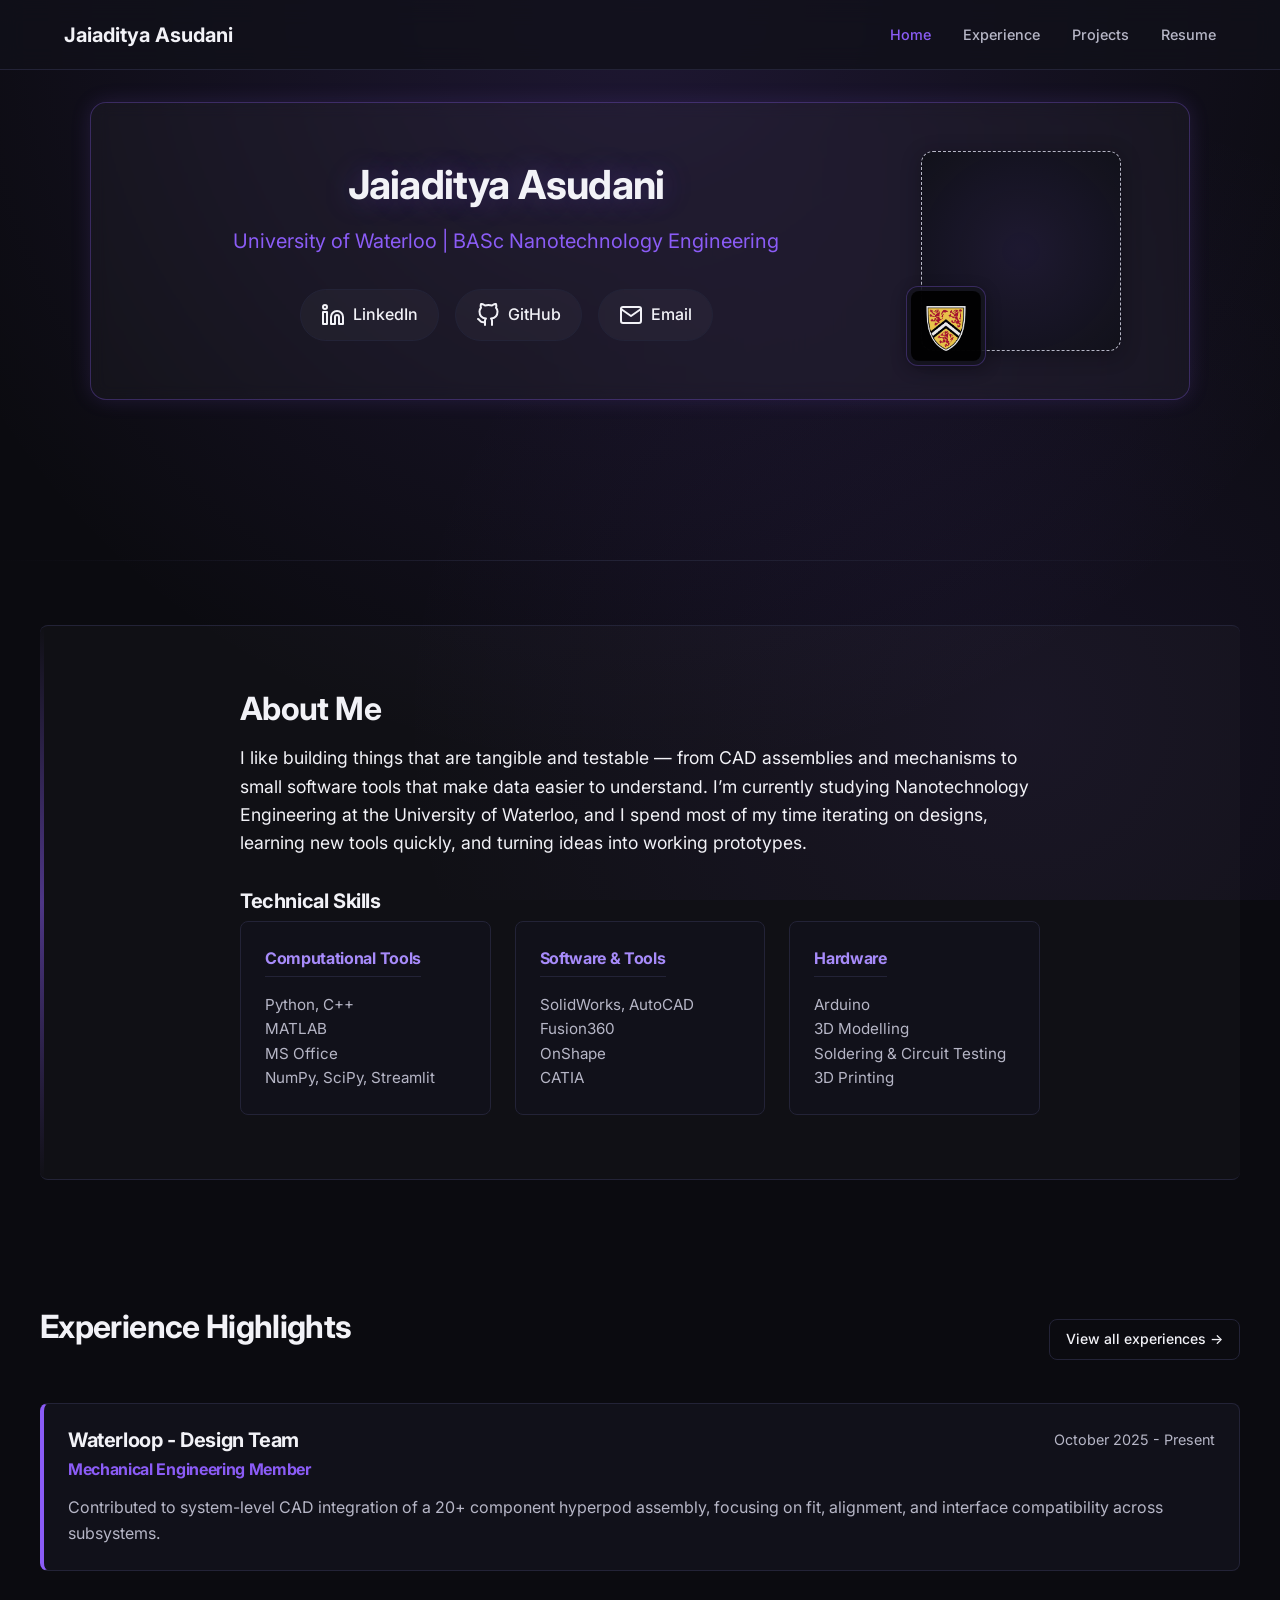
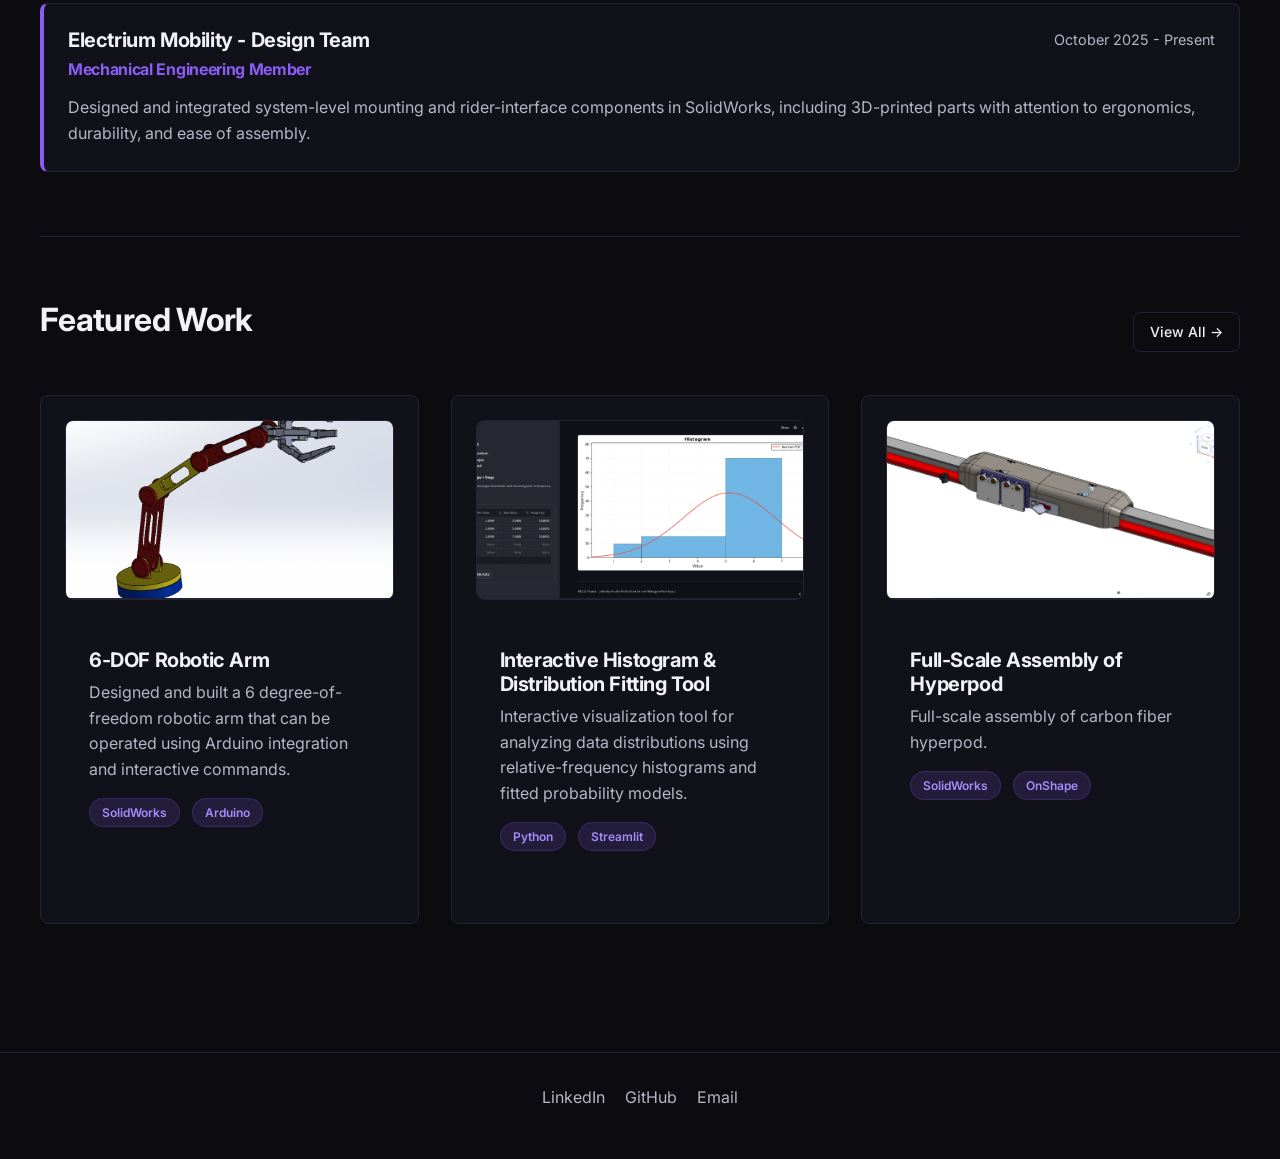
==== index.html @ c0c9c26f "Add files via upload" ====
<!DOCTYPE html>
<html lang="en">

<head>
    <meta charset="UTF-8">
    <meta name="viewport" content="width=device-width, initial-scale=1.0">
    <title>Jaiaditya Asudani | Engineering Portfolio</title>
    <meta name="description"
        content="Engineering portfolio of Jaiaditya Asudani. Specialized in Mechanical Design, Embedded Systems, and Software.">

    <!-- Relative Path to CSS -->
    <link rel="stylesheet" href="assets/styles.css">

    <link rel="icon" href="assets/favicon.svg" type="image/svg+xml">
    <!-- <link rel="icon" href="assets/favicon.png" type="image/png"> Optional fallback -->

    <!-- Open Graph -->
    <meta property="og:title" content="Jaiaditya Asudani Portfolio">
    <meta property="og:description" content="Nanotechnology Engineering Student">
    <meta property="og:url" content="https://jaiaditya-asudani.github.io/portfolio/">
</head>

<body>

    <!-- Navigation -->
    <nav class="navbar">
        <div class="container nav-content">
            <a href="index.html" class="logo">Jaiaditya Asudani</a>
            <button class="mobile-toggle" aria-label="Toggle Menu">☰</button>
            <div class="nav-links">
                <a href="index.html" class="active">Home</a>
                <a href="experiences.html">Experience</a>
                <a href="projects.html">Projects</a>
                <a href="resume.html">Resume</a>
            </div>
        </div>
    </nav>

    <main>
        <!-- Hero Section -->
        <section class="hero container">
            <!-- Glass Card Wrapper -->
            <div class="hero-glass-card">
                <div class="hero-content-wrapper">
                    <div class="hero-text">
                        <h1>Jaiaditya Asudani</h1>
                        <p class="hero-tagline" style="color: var(--primary);">University of Waterloo | BASc
                            Nanotechnology
                            Engineering</p>

                        <!-- Social Buttons (Icon + Text) -->
                        <div class="social-buttons-container">
                            <a href="https://www.linkedin.com/in/jaiaditya-asudani-71a158325" class="social-btn"
                                aria-label="LinkedIn">
                                <svg xmlns="http://www.w3.org/2000/svg" width="24" height="24" viewBox="0 0 24 24"
                                    fill="none" stroke="currentColor" stroke-width="2" stroke-linecap="round"
                                    stroke-linejoin="round">
                                    <path
                                        d="M16 8a6 6 0 0 1 6 6v7h-4v-7a2 2 0 0 0-2-2 2 2 0 0 0-2 2v7h-4v-7a6 6 0 0 1 6-6z">
                                    </path>
                                    <rect x="2" y="9" width="4" height="12"></rect>
                                    <circle cx="4" cy="4" r="2"></circle>
                                </svg>
                                <span>LinkedIn</span>
                            </a>
                            <a href="https://github.com/Jai2379" class="social-btn" aria-label="GitHub">
                                <svg xmlns="http://www.w3.org/2000/svg" width="24" height="24" viewBox="0 0 24 24"
                                    fill="none" stroke="currentColor" stroke-width="2" stroke-linecap="round"
                                    stroke-linejoin="round">
                                    <path
                                        d="M9 19c-5 1.5-5-2.5-7-3m14 6v-3.87a3.37 3.37 0 0 0-.94-2.61c3.14-.35 6.44-1.54 6.44-7A5.44 5.44 0 0 0 20 4.77 5.07 5.07 0 0 0 19.91 1S18.73.65 16 2.48a13.38 13.38 0 0 0-7 0C6.27.65 5.09 1 5.09 1A5.07 5.07 0 0 0 5 4.77a5.44 5.44 0 0 0-1.5 3.78c0 5.42 3.3 6.61 6.44 7A3.37 3.37 0 0 0 9 18.13V22">
                                    </path>
                                </svg>
                                <span>GitHub</span>
                            </a>
                            <a href="mailto:jaiaditya2508@gmail.com" class="social-btn" aria-label="Email">
                                <svg xmlns="http://www.w3.org/2000/svg" width="24" height="24" viewBox="0 0 24 24"
                                    fill="none" stroke="currentColor" stroke-width="2" stroke-linecap="round"
                                    stroke-linejoin="round">
                                    <path
                                        d="M4 4h16c1.1 0 2 .9 2 2v12c0 1.1-.9 2-2 2H4c-1.1 0-2-.9-2-2V6c0-1.1.9-2 2-2z">
                                    </path>
                                    <polyline points="22,6 12,13 2,6"></polyline>
                                </svg>
                                <span>Email</span>
                            </a>
                        </div>
                    </div>
                    <div class="hero-image" style="position: relative; display: inline-block;">
                        <!-- Photo placeholder container as requested -->
                        <div class="image-placeholder-fallback">
                            <img src="assets/profile-placeholder.png" alt="Jaiaditya Asudani" class="profile-photo"
                                onerror="this.style.display='none';">
                        </div>

                        <!-- UW Badge Overlay -->
                        <div style="position: absolute; bottom: -15px; left: -15px; width: 80px; height: 80px; 
                                    background: rgba(20, 20, 30, 0.9); border: 1px solid var(--border-glow); 
                                    border-radius: 12px; padding: 4px; box-shadow: 0 4px 15px rgba(0,0,0,0.3);
                                    display: flex; align-items: center; justify-content: center; z-index: 10;">
                            <img src="assets/projects/uw.jpg" alt="University of Waterloo"
                                style="width: 100%; height: 100%; object-fit: cover; border-radius: 8px; opacity: 0.9;">
                        </div>
                    </div>
                </div>
            </div>
        </section>

        <!-- Divider -->
        <hr class="section-divider">

        <!-- About Section (Surface) -->
        <section class="section-surface container"
            style="padding: 4rem 1.5rem; margin-bottom: 4rem; border-radius: var(--radius);">
            <div style="max-width: 800px; margin: 0 auto;">
                <h2 style="margin-bottom: 1rem;">About Me</h2>
                <p style="margin-bottom: 2rem; font-size: 1.1rem; color: var(--text-main);">
                    I like building things that are tangible and testable — from CAD assemblies and mechanisms to small
                    software tools that make data easier to understand. I’m currently studying Nanotechnology
                    Engineering at the University of Waterloo, and I spend most of my time iterating on designs,
                    learning new tools quickly, and turning ideas into working prototypes.
                </p>

                <h3>Technical Skills</h3>
                <div style="display: grid; grid-template-columns: repeat(auto-fit, minmax(220px, 1fr)); gap: 1.5rem;">
                    <div class="skill-card">
                        <h4 style="font-size: 1rem; margin-bottom: 0.5rem;">Computational Tools
                        </h4>
                        <ul style="color: var(--text-secondary); font-size: 0.95rem;">
                            <li>Python, C++</li>
                            <li>MATLAB</li>
                            <li>MS Office</li>
                            <li>NumPy, SciPy, Streamlit</li>
                        </ul>
                    </div>
                    <div class="skill-card">
                        <h4 style="font-size: 1rem; margin-bottom: 0.5rem;">Software & Tools
                        </h4>
                        <ul style="color: var(--text-secondary); font-size: 0.95rem;">
                            <li>SolidWorks, AutoCAD</li>
                            <li>Fusion360</li>
                            <li>OnShape</li>
                            <li>CATIA</li>
                        </ul>
                    </div>
                    <div class="skill-card">
                        <h4 style="font-size: 1rem; margin-bottom: 0.5rem;">Hardware</h4>
                        <ul style="color: var(--text-secondary); font-size: 0.95rem;">
                            <li>Arduino</li>
                            <li>3D Modelling</li>
                            <li>Soldering & Circuit Testing</li>
                            <li>3D Printing</li>
                        </ul>
                    </div>
                </div>
            </div>
        </section>

        <!-- Experience Highlights -->

        <section class="container" style="padding: 4rem 0; border-bottom: 1px solid var(--border);">
            <div style="display: flex; justify-content: space-between; align-items: center; margin-bottom: 2rem;">
                <h2>Experience Highlights</h2>
                <a href="experiences.html" class="btn btn-secondary btn-sm">View all experiences &rarr;</a>
            </div>

            <div style="display: grid; gap: 2rem;">
                <!-- Highlight 1 -->
                <div class="card" style="border-left: 4px solid var(--primary);">
                    <div style="display: flex; justify-content: space-between; flex-wrap: wrap; margin-bottom: 0.5rem;">
                        <h3 style="margin: 0;">Waterloop - Design Team</h3>
                        <span style="color: var(--text-secondary); font-size: 0.9em;">October 2025 - Present</span>
                    </div>
                    <h4 style="font-size: 1rem; color: var(--primary); margin-bottom: 1rem;">Mechanical Engineering
                        Member</h4>
                    <p style="margin-bottom: 0;">Contributed to system-level CAD integration of a 20+ component hyperpod
                        assembly, focusing on fit, alignment, and interface compatibility across subsystems.</p>
                </div>

                <!-- Highlight 2 -->
                <div class="card" style="border-left: 4px solid var(--primary);">
                    <div style="display: flex; justify-content: space-between; flex-wrap: wrap; margin-bottom: 0.5rem;">
                        <h3 style="margin: 0;">Electrium Mobility - Design Team</h3>
                        <span style="color: var(--text-secondary); font-size: 0.9em;">October 2025 - Present</span>
                    </div>
                    <h4 style="font-size: 1rem; color: var(--primary); margin-bottom: 1rem;">Mechanical Engineering
                        Member</h4>
                    <p style="margin-bottom: 0;">Designed and integrated system-level mounting and rider-interface
                        components in SolidWorks, including 3D-printed parts with attention to ergonomics, durability,
                        and ease of assembly.</p>
                </div>
            </div>
        </section>

        <!-- Featured Projects Preview -->
        <section class="container" style="padding: 4rem 0;">
            <div style="display: flex; justify-content: space-between; align-items: center; margin-bottom: 2rem;">
                <h2>Featured Work</h2>
                <a href="projects.html" class="btn btn-secondary btn-sm">View All &rarr;</a>
            </div>
            <div class="project-grid">
                <!-- Project 1 -->
                <div class="card project-card">
                    <div class="project-card-image">
                        <img src="assets/projects/6-dof-arm-view.png" alt="6-DOF Robotic Arm"
                            onerror="this.style.display='none'; this.parentNode.style.background='#1e1e24';">
                    </div>
                    <div class="project-info">
                        <h3>6-DOF Robotic Arm</h3>
                        <p>Designed and built a 6 degree-of-freedom robotic arm that can be operated using Arduino
                            integration and interactive commands.</p>
                        <div style="margin: 1rem 0;">
                            <span class="pill">SolidWorks</span>
                            <span class="pill">Arduino</span>
                        </div>
                    </div>
                </div>

                <!-- Project 2 -->
                <div class="card project-card">
                    <div class="project-card-image">
                        <img src="assets/projects/histogram.png" alt="Interactive Histogram Tool"
                            onerror="this.style.display='none'; this.parentNode.style.background='#1e1e24';">
                    </div>
                    <div class="project-info">
                        <h3>Interactive Histogram & Distribution Fitting Tool</h3>
                        <p>Interactive visualization tool for analyzing data distributions using relative-frequency
                            histograms and fitted probability models.</p>
                        <div style="margin: 1rem 0;">
                            <span class="pill">Python</span>
                            <span class="pill">Streamlit</span>
                        </div>
                    </div>
                </div>

                <!-- Project 3 -->
                <div class="card project-card">
                    <div class="project-card-image">
                        <img src="assets/projects/full_scale_assembly.png" alt="Full-Scale Assembly of Hyperpod"
                            onerror="this.style.display='none'; this.parentNode.style.background='#1e1e24';">
                    </div>
                    <div class="project-info">
                        <h3>Full-Scale Assembly of Hyperpod</h3>
                        <p>Full-scale assembly of carbon fiber hyperpod.</p>
                        <div style="margin: 1rem 0;">
                            <span class="pill">SolidWorks</span>
                            <span class="pill">OnShape</span>
                        </div>
                    </div>
                </div>
            </div>
        </section>
    </main>

    <!-- Footer -->
    <footer style="border-top: 1px solid var(--border); padding: 2rem 0; text-align: center; margin-top: 4rem;">
        <div class="container">
            <div style="margin-bottom: 1rem;">
                <a href="https://www.linkedin.com/in/jaiadityaasudani"
                    style="margin: 0 0.5rem; color: var(--text-secondary);">LinkedIn</a>
                <a href="https://github.com/Jai2379" style="margin: 0 0.5rem; color: var(--text-secondary);">GitHub</a>
                <a href="mailto:jaiaditya2508@gmail.com"
                    style="margin: 0 0.5rem; color: var(--text-secondary);">Email</a>
            </div>

        </div>
    </footer>

    <!-- Relative Path to JS -->
    <script src="assets/main.js"></script>
</body>

</html>
---- assets/styles.css ----
/* Professional Engineering Portfolio Theme */
@import url('https://fonts.googleapis.com/css2?family=Inter:wght@300;400;500;600;700&display=swap');

:root {
    /* Colors - Black/Purple Theme */
    --primary: #8B5CF6;
    /* Purple */
    --primary-hover: #A78BFA;
    /* Lighter Purple */
    --bg-body: #0B0B10;
    /* Deep Black */
    --bg-surface: #11111A;
    /* Slightly lighter black/purple tint */
    --text-main: #F2F2F7;
    /* High contrast white/grey */
    --text-secondary: #B6B6C6;
    /* Muted purple/grey */
    --border: #232337;
    /* Dark purple border */

    /* New Polish Variables */
    --bg-gradient: radial-gradient(circle at 50% 0%, rgba(139, 92, 246, 0.15) 0%, rgba(11, 11, 16, 0) 70%);
    --surface-glass: rgba(255, 255, 255, 0.03);
    --border-glow: rgba(139, 92, 246, 0.3);
    --shadow-glow: 0 0 20px rgba(139, 92, 246, 0.15);

    /* Spacing & Layout */
    --nav-height: 70px;
    --container-max: 1200px;
    --radius: 8px;
    --radius-lg: 16px;
    --shadow-sm: 0 1px 2px 0 rgb(0 0 0 / 0.3);
    --shadow-md: 0 4px 6px -1px rgb(0 0 0 / 0.5);

    font-family: 'Inter', system-ui, -apple-system, sans-serif;
}

/* Reset */
* {
    box-sizing: border-box;
    margin: 0;
    padding: 0;
}

body {
    background-color: var(--bg-body);
    background-image:
        var(--bg-gradient),
        radial-gradient(circle at 80% 80%, rgba(139, 92, 246, 0.08) 0%, transparent 50%);
    background-attachment: fixed;
    color: var(--text-main);
    line-height: 1.6;
    min-height: 100vh;
}

a {
    text-decoration: none;
    color: inherit;
    transition: color 0.2s;
}

img {
    max-width: 100%;
    display: block;
}

ul {
    list-style: none;
}

/* Typography */
h1,
h2,
h3,
h4 {
    font-weight: 700;
    line-height: 1.2;
    letter-spacing: -0.02em;
}

h1 {
    font-size: 2.5rem;
    margin-bottom: 1rem;
}

h2 {
    font-size: 2rem;
    margin-bottom: 1.5rem;
    color: var(--text-main);
}

h3 {
    font-size: 1.25rem;
    margin-bottom: 0.5rem;
}

p {
    margin-bottom: 1rem;
    color: var(--text-secondary);
}

/* Components */
.container {
    max-width: var(--container-max);
    margin: 0 auto;
    padding: 0 1.5rem;
}

.btn {
    display: inline-flex;
    align-items: center;
    justify-content: center;
    padding: 0.75rem 1.5rem;
    font-weight: 500;
    border-radius: var(--radius);
    transition: all 0.2s;
    font-size: 0.95rem;
    cursor: pointer;
    border: 1px solid transparent;
}

.btn-primary {
    background: var(--primary);
    color: white;
}

.btn-primary:hover {
    background: var(--primary-hover);
    transform: translateY(-1px);
}

.btn-secondary {
    background: transparent;
    border-color: var(--border);
    color: var(--text-main);
}

.btn-secondary:hover {
    border-color: var(--primary);
    color: var(--primary);
    background: var(--bg-surface);
}

.btn-sm {
    padding: 0.5rem 1rem;
    font-size: 0.875rem;
}

.card {
    background: var(--bg-surface);
    border: 1px solid var(--border);
    border-radius: var(--radius);
    padding: 1.5rem;
    transition: transform 0.2s, box-shadow 0.2s;
}

.card:hover {
    transform: translateY(-2px);
    box-shadow: var(--shadow-md);
    border-color: var(--primary);
}

.pill {
    display: inline-block;
    padding: 0.25rem 0.75rem;
    font-size: 0.75rem;
    font-weight: 600;
    border-radius: 999px;
    background: rgba(139, 92, 246, 0.15);
    /* Purple tint */
    color: var(--primary-hover);
    margin-right: 0.5rem;
    margin-bottom: 0.5rem;
    border: 1px solid rgba(139, 92, 246, 0.2);
}

/* Navbar */
.navbar {
    height: var(--nav-height);
    background: rgba(17, 17, 26, 0.8);
    /* Glass effect base */
    backdrop-filter: blur(12px);
    -webkit-backdrop-filter: blur(12px);
    border-bottom: 1px solid var(--border);
    position: sticky;
    top: 0;
    z-index: 100;
    display: flex;
    align-items: center;
}

.nav-content {
    width: 100%;
    display: flex;
    justify-content: space-between;
    align-items: center;
}

.logo {
    font-weight: 700;
    font-size: 1.25rem;
    color: var(--text-main);
}

.nav-links {
    display: flex;
    gap: 2rem;
}

.nav-links a {
    font-weight: 500;
    color: var(--text-secondary);
    font-size: 0.9rem;
}

.nav-links a:hover,
.nav-links a.active {
    color: var(--primary);
}

/* Theme Toggle Removed */

.mobile-toggle {
    display: none;
    background: none;
    border: none;
    font-size: 1.5rem;
    cursor: pointer;
    color: var(--text-main);
}

/* Hero */
.hero {
    padding: 2rem 0 4rem;
    /* Reduced top padding */
    text-align: center;
    max-width: 1100px;
    /* Increased max-width */
    margin: 0 auto;
    display: flex;
    flex-direction: column;
    justify-content: center;
    position: relative;
    z-index: 1;
}

.hero-tagline {
    font-size: 1.25rem;
    margin-bottom: 2rem;
}

/* Metrics Styles Removed */

/* Projects Grid */
.filter-bar {
    display: flex;
    gap: 0.5rem;
    flex-wrap: wrap;
    margin-bottom: 2rem;
}

.filter-btn {
    background: transparent;
    border: 1px solid var(--border);
    padding: 0.5rem 1rem;
    border-radius: 999px;
    cursor: pointer;
    color: var(--text-secondary);
    font-size: 0.9rem;
}

.filter-btn.active,
.filter-btn:hover {
    background: var(--primary);
    color: white;
    border-color: var(--primary);
}

.project-grid {
    display: grid;
    grid-template-columns: repeat(auto-fill, minmax(320px, 1fr));
    gap: 2rem;
}

.project-card img {
    width: 100%;
    height: 200px;
    object-fit: cover;
    border-bottom: 1px solid var(--border);
    background: #eee;
}

.project-info {
    padding: 1.5rem;
}

/* Forms */
.form-group {
    margin-bottom: 1.5rem;
}

.form-label {
    display: block;
    margin-bottom: 0.5rem;
    font-weight: 500;
    color: var(--text-main);
}

.form-input,
.form-textarea {
    width: 100%;
    padding: 0.75rem;
    border: 1px solid var(--border);
    border-radius: var(--radius);
    background: var(--bg-body);
    color: var(--text-main);
    font-family: inherit;
}

.form-input:focus,
.form-textarea:focus {
    outline: 2px solid var(--primary);
    border-color: transparent;
}

/* Modal */
.modal {
    display: none;
    position: fixed;
    inset: 0;
    background: rgba(0, 0, 0, 0.5);
    z-index: 1000;
    padding: 2rem;
    align-items: center;
    justify-content: center;
}

.modal.open {
    display: flex;
}

.modal-content {
    background: var(--bg-surface);
    padding: 2rem;
    border-radius: var(--radius);
    max-width: 600px;
    width: 100%;
    max-height: 90vh;
    overflow-y: auto;
}

.close-modal {
    float: right;
    cursor: pointer;
    font-size: 1.5rem;
}

/* Mobile */
@media (max-width: 768px) {
    .nav-links {
        display: none;
        position: absolute;
        top: var(--nav-height);
        left: 0;
        width: 100%;
        background: var(--bg-surface);
        flex-direction: column;
        padding: 2rem;
        border-bottom: 1px solid var(--border);
    }

    .nav-links.nav-open {
        display: flex;
    }

    .mobile-toggle {
        display: block;
    }
}

/* Social Icons */
/* Social Buttons (Text + Icon) */
.social-buttons-container {
    display: flex;
    gap: 1rem;
    justify-content: center;
    margin-top: 1.5rem;
    flex-wrap: wrap;
}

/* Component Polish Classes */
.hero-glass-card {
    background: var(--surface-glass);
    border: 1px solid var(--border-glow);
    border-radius: var(--radius-lg);
    padding: 3rem;
    box-shadow: var(--shadow-glow);
    backdrop-filter: blur(8px);
    -webkit-backdrop-filter: blur(8px);
    margin-bottom: 2rem;
}

.hero h1 {
    text-shadow: 0 0 30px rgba(139, 92, 246, 0.3);
}

.image-placeholder-fallback {
    /* Enhanced Photo Placeholder */
    box-shadow: 0 0 30px rgba(139, 92, 246, 0.2);
    border: 1px solid var(--border-glow);
    background: radial-gradient(circle at center, rgba(139, 92, 246, 0.1), transparent);
}

.section-surface {
    background: rgba(255, 255, 255, 0.02);
    border-top: 1px solid var(--border);
    border-bottom: 1px solid var(--border);
    position: relative;
}

.section-surface::before {
    content: '';
    position: absolute;
    top: 0;
    left: 0;
    width: 4px;
    height: 100%;
    background: linear-gradient(to bottom, transparent, var(--primary), transparent);
    opacity: 0.5;
}

.skill-card {
    background: var(--bg-surface);
    border: 1px solid var(--border);
    border-radius: var(--radius);
    padding: 1.5rem;
    transition: all 0.3s ease;
}

.skill-card:hover {
    border-color: var(--primary);
    transform: translateY(-2px);
    box-shadow: var(--shadow-md);
}

.skill-card h4 {
    color: var(--primary-hover) !important;
    /* Force override for accent */
    border-bottom: 1px solid var(--border);
    padding-bottom: 0.5rem;
    margin-bottom: 1rem !important;
    display: inline-block;
}

.section-divider {
    height: 1px;
    background: linear-gradient(90deg, transparent, var(--border), transparent);
    margin: 4rem 0;
    border: none;
}

/* Enhanced Social Buttons */
.social-btn {
    display: inline-flex;
    align-items: center;
    gap: 0.5rem;
    padding: 0.75rem 1.25rem;
    background: rgba(255, 255, 255, 0.03);
    /* Glass tint */
    border: 1px solid var(--border);
    border-radius: 999px;
    color: var(--text-main);
    font-weight: 500;
    transition: all 0.3s ease;
    text-decoration: none;
    position: relative;
    overflow: hidden;
}

.social-btn:hover {
    border-color: var(--primary);
    transform: translateY(-2px);
    box-shadow: 0 0 15px rgba(139, 92, 246, 0.2);
    background: rgba(139, 92, 246, 0.1);
}

.social-btn:active {
    transform: translateY(0);
}

/* Enhanced Experience Cards */
/* Enhanced Experience Cards */
.experience-card {
    background: rgba(255, 255, 255, 0.02);
    border: 1px solid var(--border);
    transition: all 0.3s ease;
    padding: 1.5rem;
    /* Restored padding for contained look */
    border-radius: var(--radius);
    display: flex;
    flex-direction: column;
    gap: 1.5rem;
    /* Gap between image and text */
    border-left: 4px solid var(--primary);
}

.experience-content {
    flex: 1;
}

/* Date Styling */
.experience-content span {
    font-style: italic;
    color: var(--text-secondary);
    font-size: 0.9rem;
    font-weight: 400;
}

/* Custom Lists with Purple Arrows */
.experience-content ul {
    list-style: none;
    /* Remove default bullets */
    padding-left: 0;
}

.experience-content li {
    position: relative;
    padding-left: 1.5rem;
    margin-bottom: 0.5rem;
    color: var(--text-secondary);
}

.experience-content li::before {
    content: '›';
    /* Arrow marker */
    position: absolute;
    left: 0;
    color: var(--primary);
    font-weight: bold;
    font-size: 1.2rem;
    line-height: 1.4rem;
    /* Align with text */
    top: -2px;
}

.experience-image {
    width: 100%;
    height: 220px;
    background: #1e1e24;
    border-radius: var(--radius);
    /* Rounded corners */
    overflow: hidden;
    border: 1px solid var(--border);
}

.experience-image img {
    width: 100%;
    height: 100%;
    object-fit: cover;
    display: block;
}

/* Desktop Side-by-Side Layout */
@media (min-width: 900px) {
    .experience-card {
        flex-direction: row;
        align-items: center;
        /* Vertically center image and text */
    }

    .experience-image {
        width: 300px;
        /* Fixed width for image column */
        height: 220px;
        /* Fixed height matching width/ratio */
        flex-shrink: 0;
        border: 1px solid var(--border);
        /* Full border since it's floating */
    }
}

.experience-card:hover {
    background: rgba(255, 255, 255, 0.04);
    border-color: var(--primary);
    box-shadow: 0 4px 20px rgba(0, 0, 0, 0.2);
    transform: translateY(-2px);
}

/* Featured Project Card Image Box */
.project-card-image {
    width: 100%;
    height: 180px;
    background: #1e1e24;
    border-radius: var(--radius);
    overflow: hidden;
    margin-bottom: 1.5rem;
    border: 1px solid var(--border);
    position: relative;
}

.project-card-image img {
    width: 100%;
    height: 100%;
    object-fit: cover;
    display: block;
}

.experience-card:hover {
    background: rgba(255, 255, 255, 0.04);
    border-color: var(--primary);
    box-shadow: 0 4px 20px rgba(0, 0, 0, 0.2);
    /* Reduced shadow intensity */
    transform: translateY(-2px);
}


/* Project Bands (Full Width) */
.project-band {
    border-bottom: 1px solid var(--border);
    padding: 4rem 0;
}

.project-band:last-child {
    border-bottom: none;
}

.project-band-content {
    display: flex;
    gap: 3rem;
    align-items: center;
}

.project-band-image {
    flex: 1;
    border-radius: var(--radius);
    overflow: hidden;
    background: #1e1e24;
    /* Placeholder dark bg */
    border: 1px solid var(--border);
}

.project-band-image img {
    width: 100%;
    height: auto;
    object-fit: cover;
    display: block;
    aspect-ratio: 16/9;
}

.project-band-info {
    flex: 1;
}

/* Alternating Layout for Desktop */
.project-band:nth-child(even) .project-band-content {
    flex-direction: row-reverse;
}

/* Mobile Stack */
@media (max-width: 768px) {

    .project-band-content,
    .project-band:nth-child(even) .project-band-content {
        flex-direction: column;
        gap: 2rem;
    }

    .social-btn {
        width: 100%;
        justify-content: center;
    }
}

/* Updated Hero Layout with Profile Photo */
.hero-content-wrapper {
    display: flex;
    align-items: center;
    justify-content: space-between;
    gap: 3rem;
}

.hero-text {
    flex: 1;
}

.hero-image {
    flex-shrink: 0;
    width: 220px;
}

.image-placeholder-fallback {
    width: 200px;
    height: 200px;
    background-color: var(--bg-surface);
    border: 1px dashed var(--text-secondary);
    border-radius: 12px;
    position: relative;
    box-shadow: 0 4px 20px rgba(0, 0, 0, 0.3);
    display: flex;
    align-items: center;
    justify-content: center;
    overflow: hidden;
}

.profile-photo {
    width: 100%;
    height: 100%;
    object-fit: cover;
}

@media (max-width: 768px) {
    .hero-content-wrapper {
        flex-direction: column;
        text-align: center;
        gap: 2rem;
    }

    .hero-text {
        text-align: center;
    }

    .social-buttons-container {
        justify-content: center;
    }
}
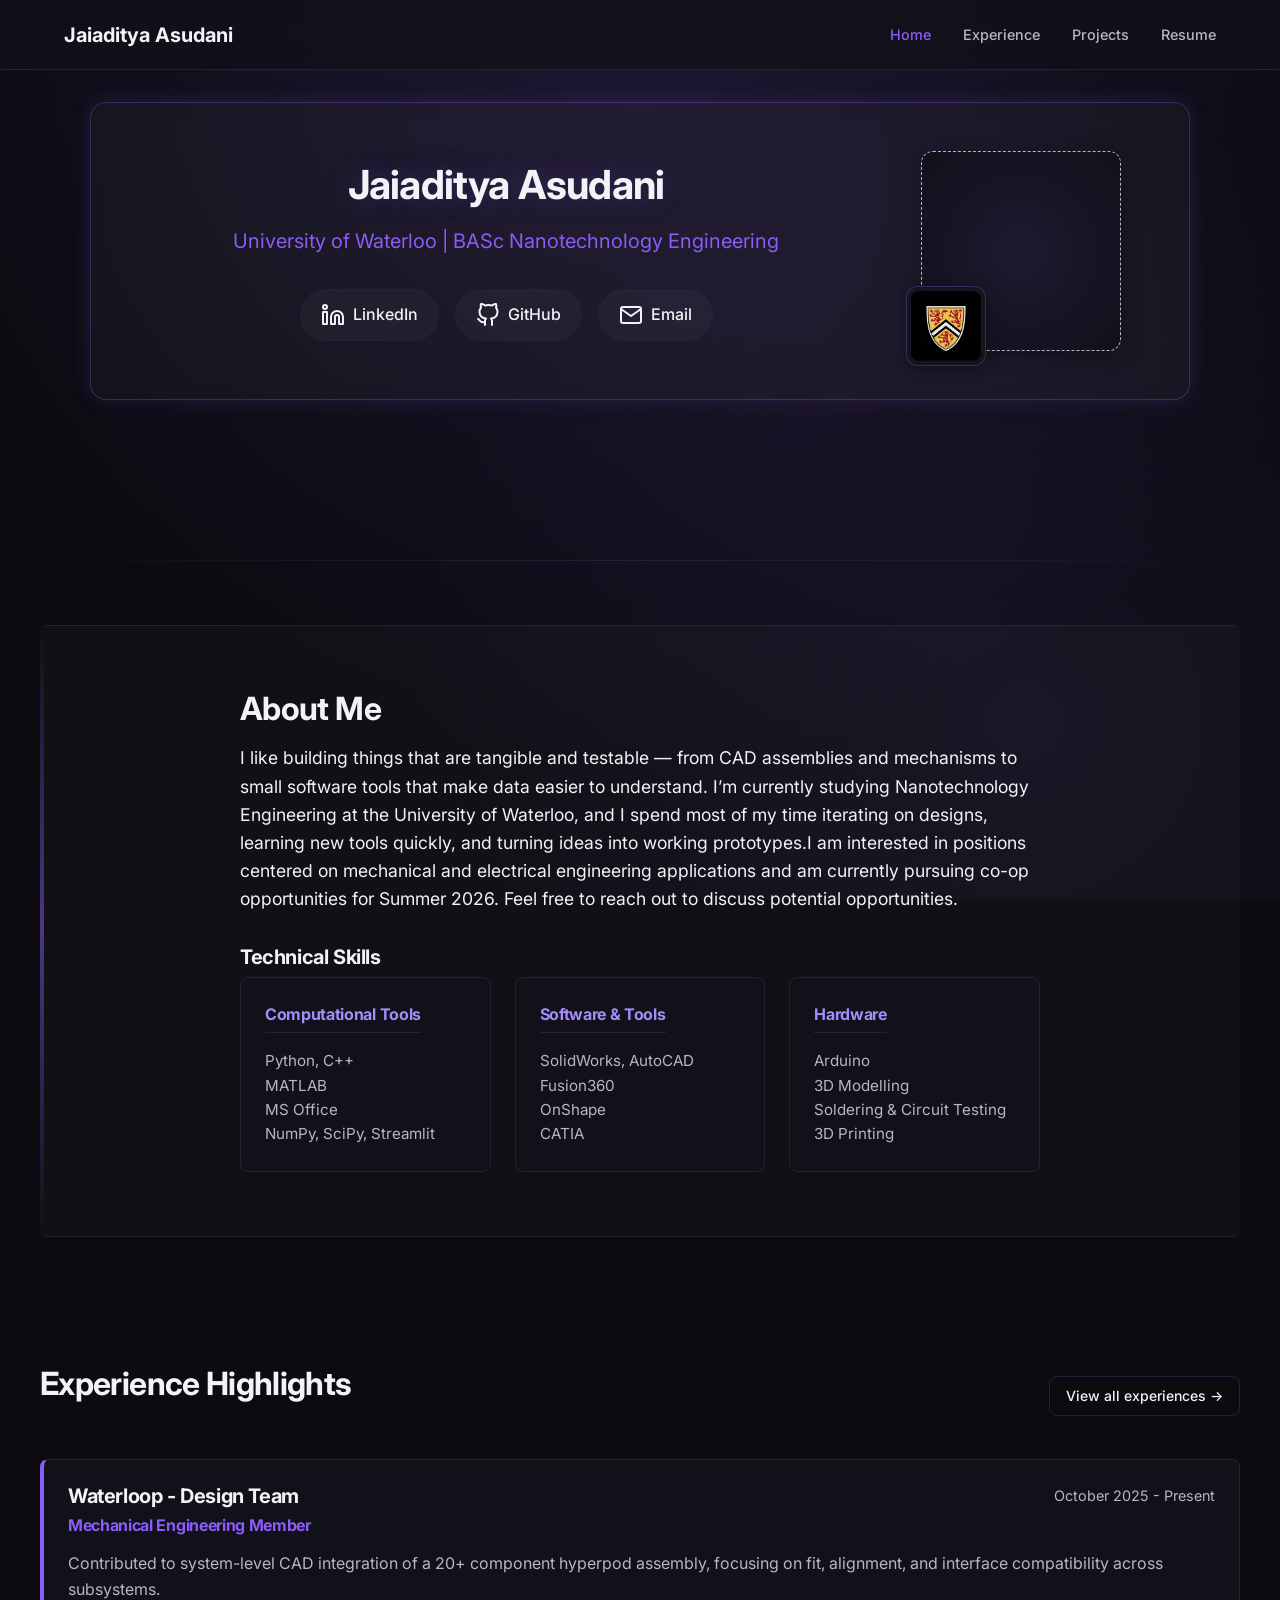
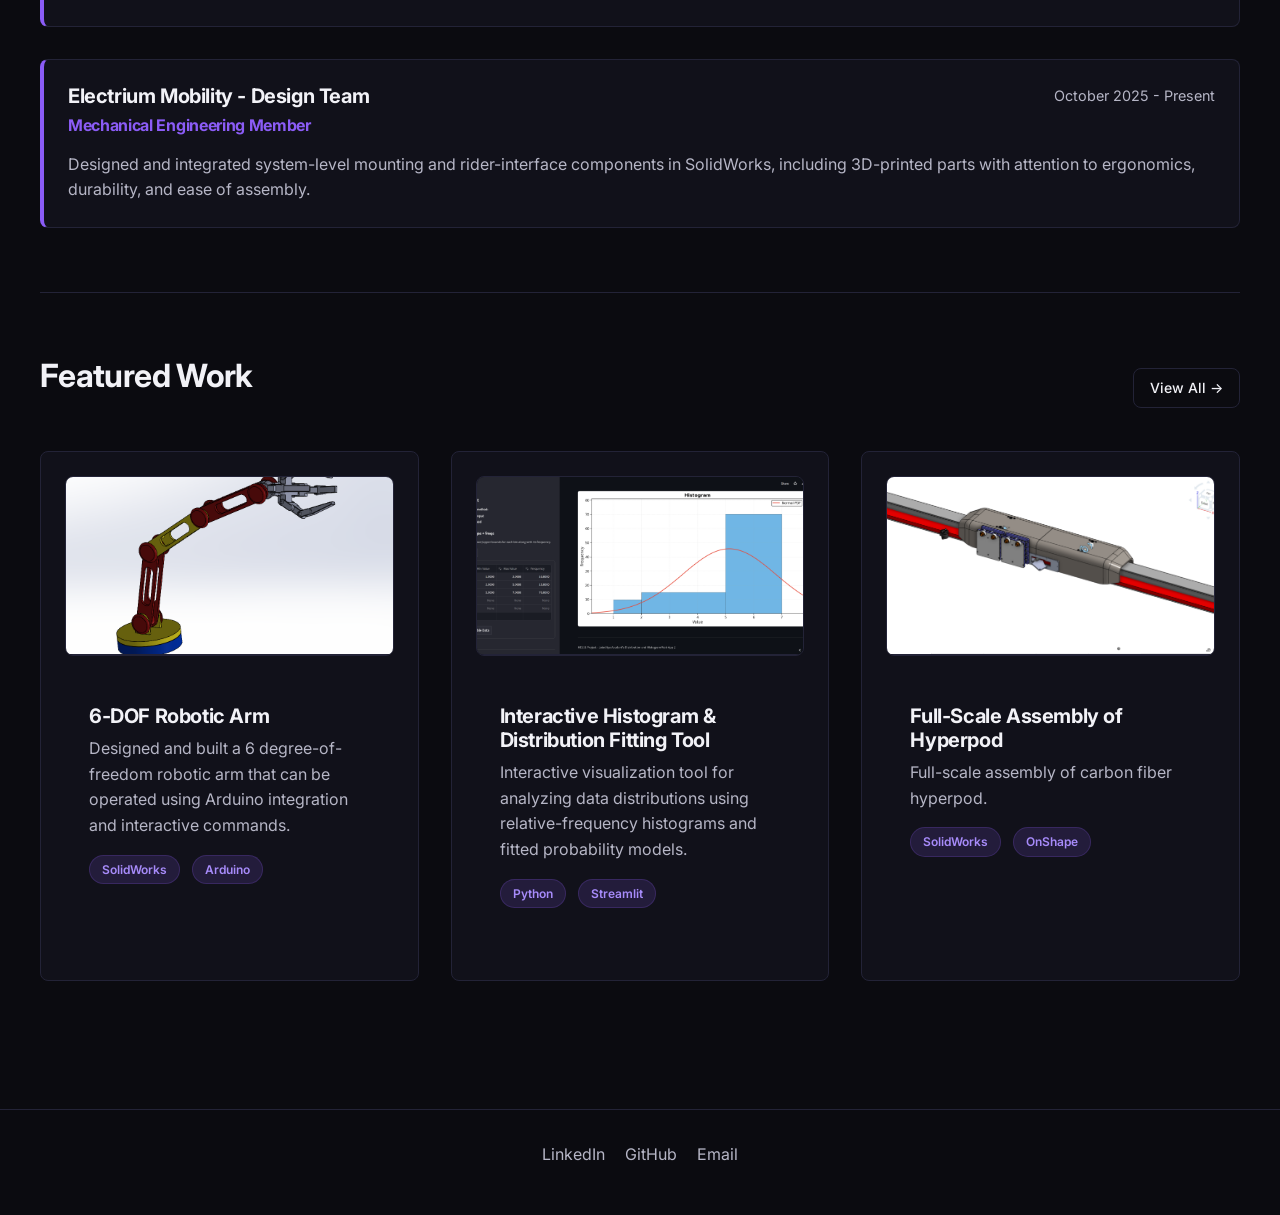
==== commit 05747792: "Revise portfolio layout and content Updated the portfolio HTML structure and content, including navi" ====
--- a/index.html
+++ b/index.html
@@ -4,20 +4,36 @@
 <head>
     <meta charset="UTF-8">
     <meta name="viewport" content="width=device-width, initial-scale=1.0">
-    <title>Jaiaditya Asudani | Engineering Portfolio</title>
+    <title>Jaiaditya Asudani | Portfolio</title>
     <meta name="description"
-        content="Engineering portfolio of Jaiaditya Asudani. Specialized in Mechanical Design, Embedded Systems, and Software.">
+        content="Nanotechnology Engineering student at the University of Waterloo. Mechanical design, CAD, prototyping, and engineering projects.">
+
+    <!-- Canonical URL -->
+    <link rel="canonical" href="https://jai2379.github.io/">
 
     <!-- Relative Path to CSS -->
     <link rel="stylesheet" href="assets/styles.css">
 
+    <!-- Icons -->
     <link rel="icon" href="assets/favicon.svg" type="image/svg+xml">
-    <!-- <link rel="icon" href="assets/favicon.png" type="image/png"> Optional fallback -->
-
-    <!-- Open Graph -->
-    <meta property="og:title" content="Jaiaditya Asudani Portfolio">
-    <meta property="og:description" content="Nanotechnology Engineering Student">
-    <meta property="og:url" content="https://jaiaditya-asudani.github.io/portfolio/">
+    <link rel="apple-touch-icon" href="assets/favicon.svg">
+
+    <!-- Open Graph / Facebook -->
+    <meta property="og:type" content="website">
+    <meta property="og:url" content="https://jai2379.github.io/">
+    <meta property="og:title" content="Jaiaditya Asudani | Portfolio">
+    <meta property="og:description"
+        content="Nanotechnology Engineering student at the University of Waterloo. Mechanical design, CAD, prototyping, and engineering projects.">
+    <meta property="og:image" content="https://jai2379.github.io/assets/projects/uw.jpg">
+    <meta property="og:image:type" content="image/jpeg">
+
+    <!-- Twitter -->
+    <meta property="twitter:card" content="summary_large_image">
+    <meta property="twitter:url" content="https://jai2379.github.io/">
+    <meta property="twitter:title" content="Jaiaditya Asudani | Portfolio">
+    <meta property="twitter:description"
+        content="Nanotechnology Engineering student at the University of Waterloo. Mechanical design, CAD, prototyping, and engineering projects.">
+    <meta property="twitter:image" content="https://jai2379.github.io/assets/projects/uw.jpg">
 </head>
 
 <body>
@@ -118,7 +134,9 @@
                     I like building things that are tangible and testable — from CAD assemblies and mechanisms to small
                     software tools that make data easier to understand. I’m currently studying Nanotechnology
                     Engineering at the University of Waterloo, and I spend most of my time iterating on designs,
-                    learning new tools quickly, and turning ideas into working prototypes.
+                    learning new tools quickly, and turning ideas into working prototypes.I am interested in positions centered 
+                    on mechanical and electrical engineering applications and am currently pursuing co-op opportunities 
+                    for Summer 2026. Feel free to reach out to discuss potential opportunities.
                 </p>
 
                 <h3>Technical Skills</h3>
@@ -270,4 +288,5 @@
     <script src="assets/main.js"></script>
 </body>
 
-</html>+
+</html>
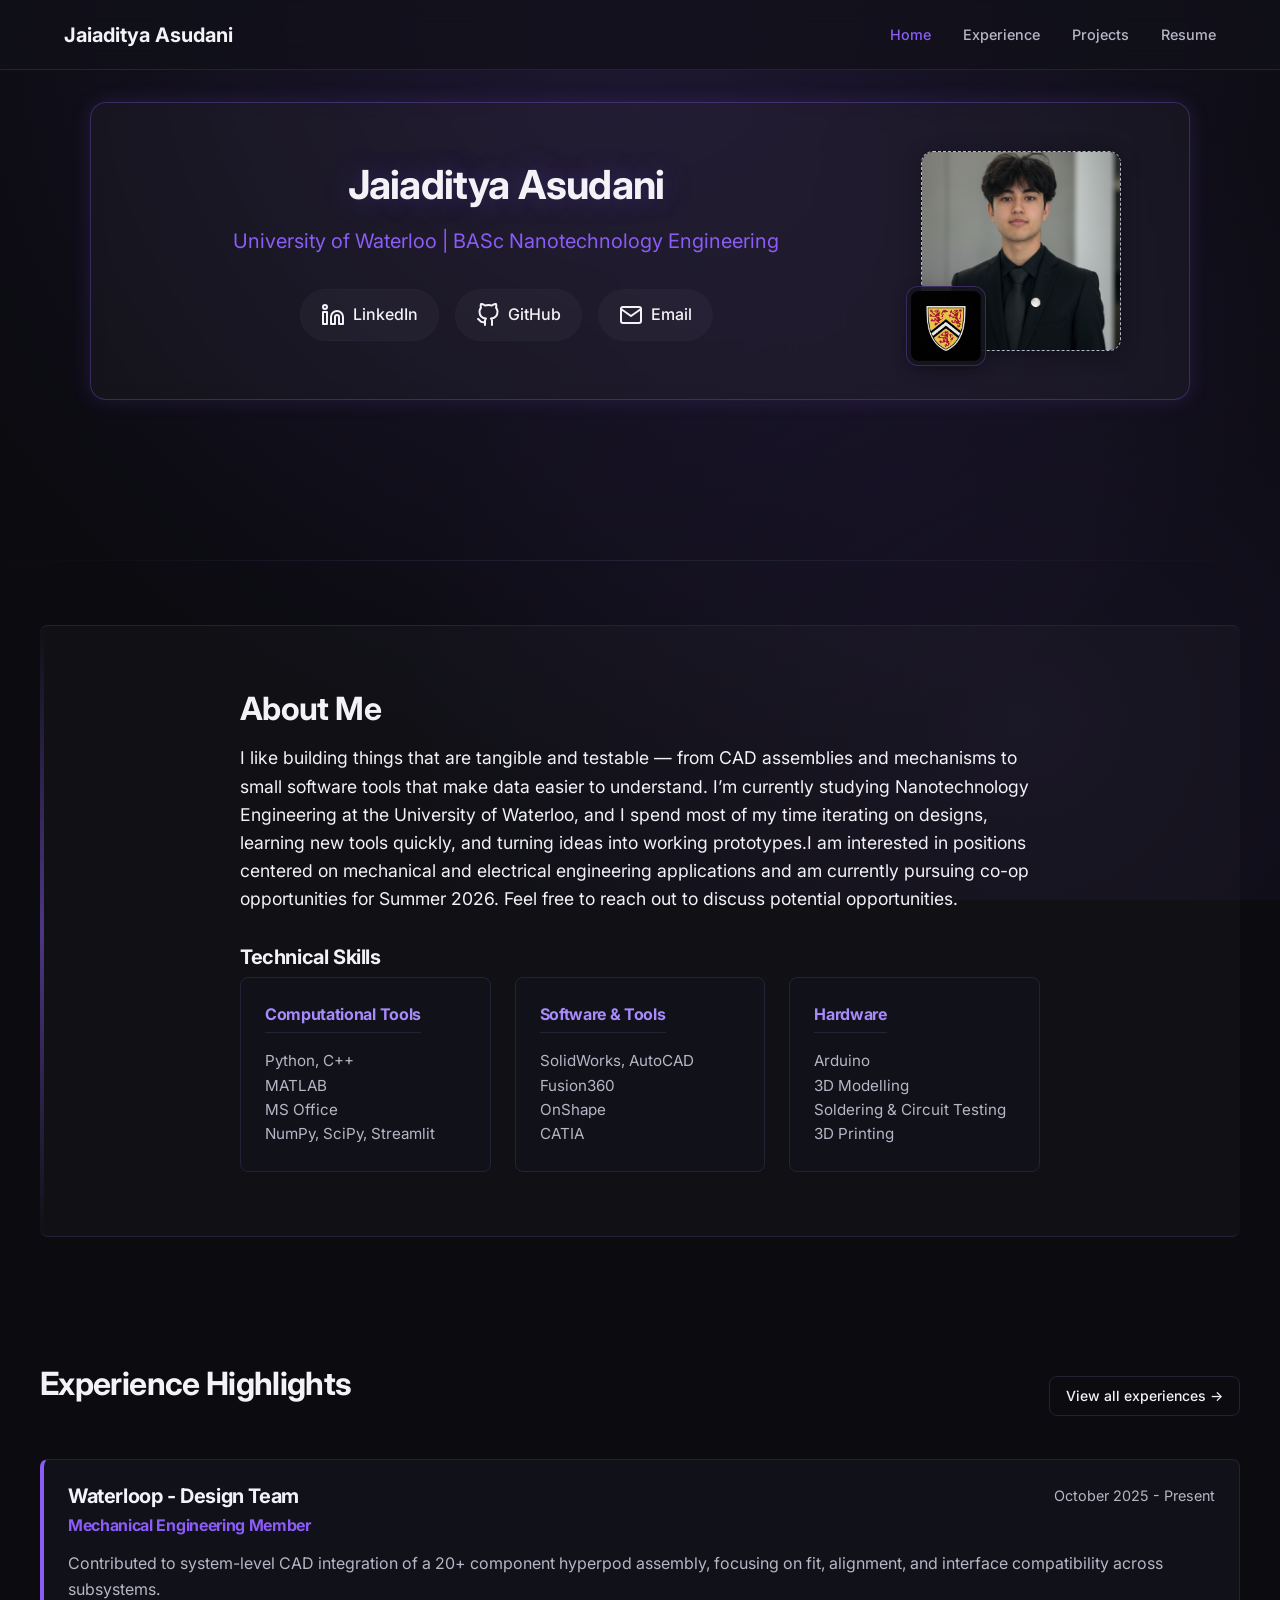
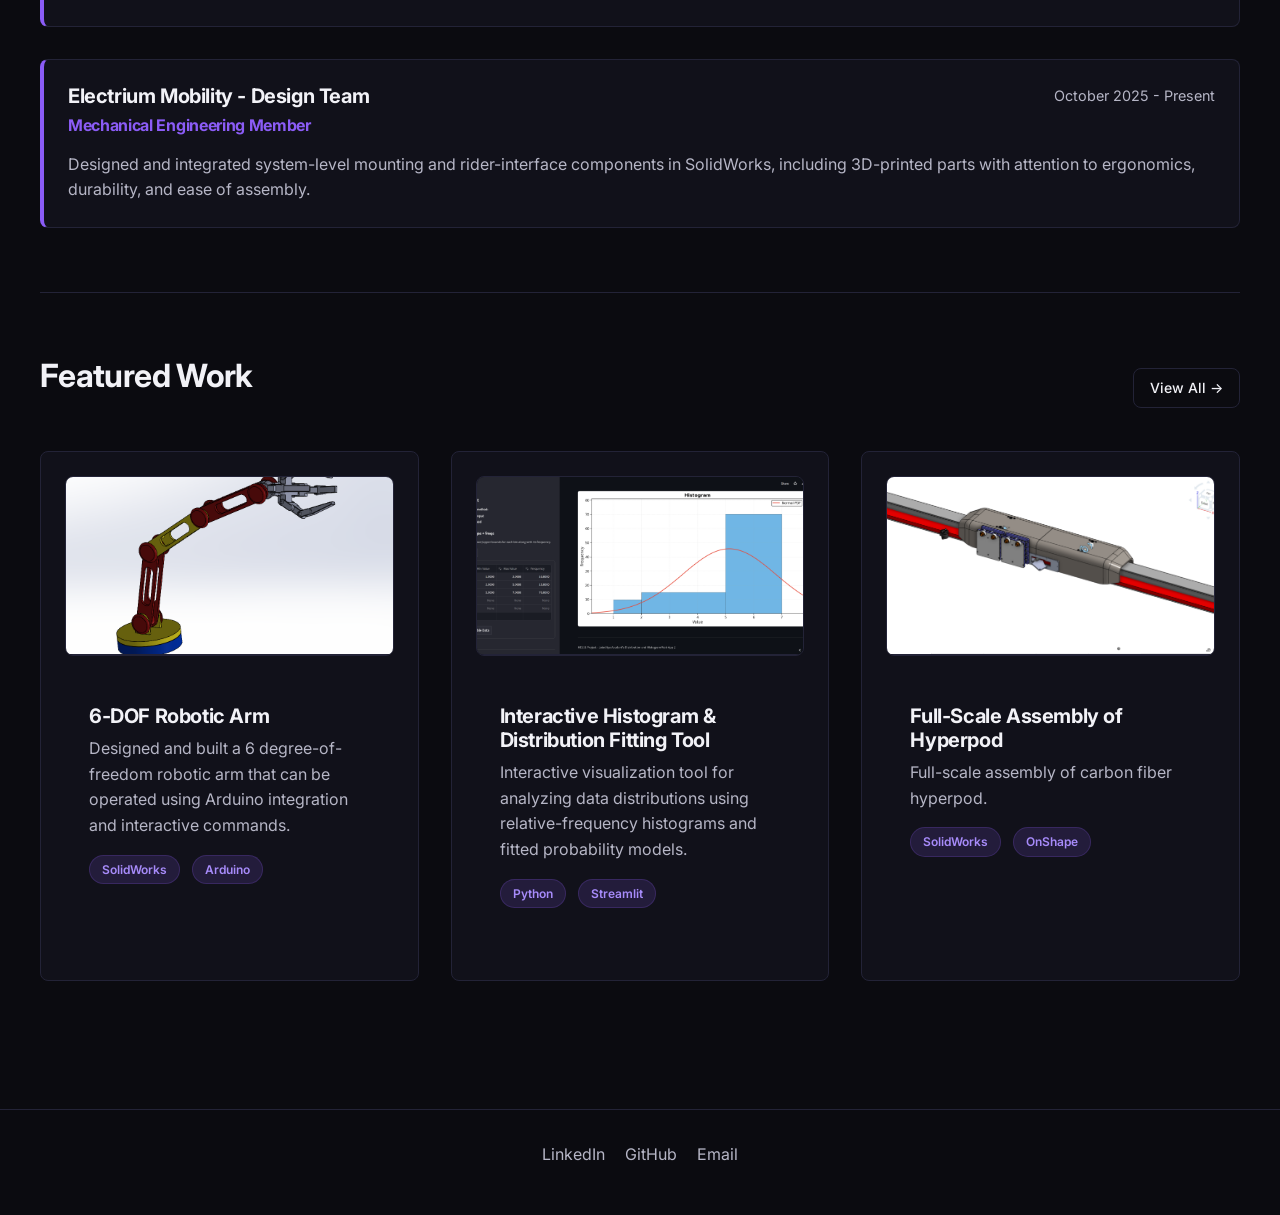
==== commit 92c1fb36: "Modify hero image and update about section Updated the hero image and adjusted the about section con" ====
--- a/index.html
+++ b/index.html
@@ -105,7 +105,7 @@
                     <div class="hero-image" style="position: relative; display: inline-block;">
                         <!-- Photo placeholder container as requested -->
                         <div class="image-placeholder-fallback">
-                            <img src="assets/profile-placeholder.png" alt="Jaiaditya Asudani" class="profile-photo"
+                            <img src="assets/Linkedin-Headhsot-2.png" alt="Jaiaditya Asudani" class="profile-photo"
                                 onerror="this.style.display='none';">
                         </div>
 
@@ -290,3 +290,4 @@
 
 
 </html>
+
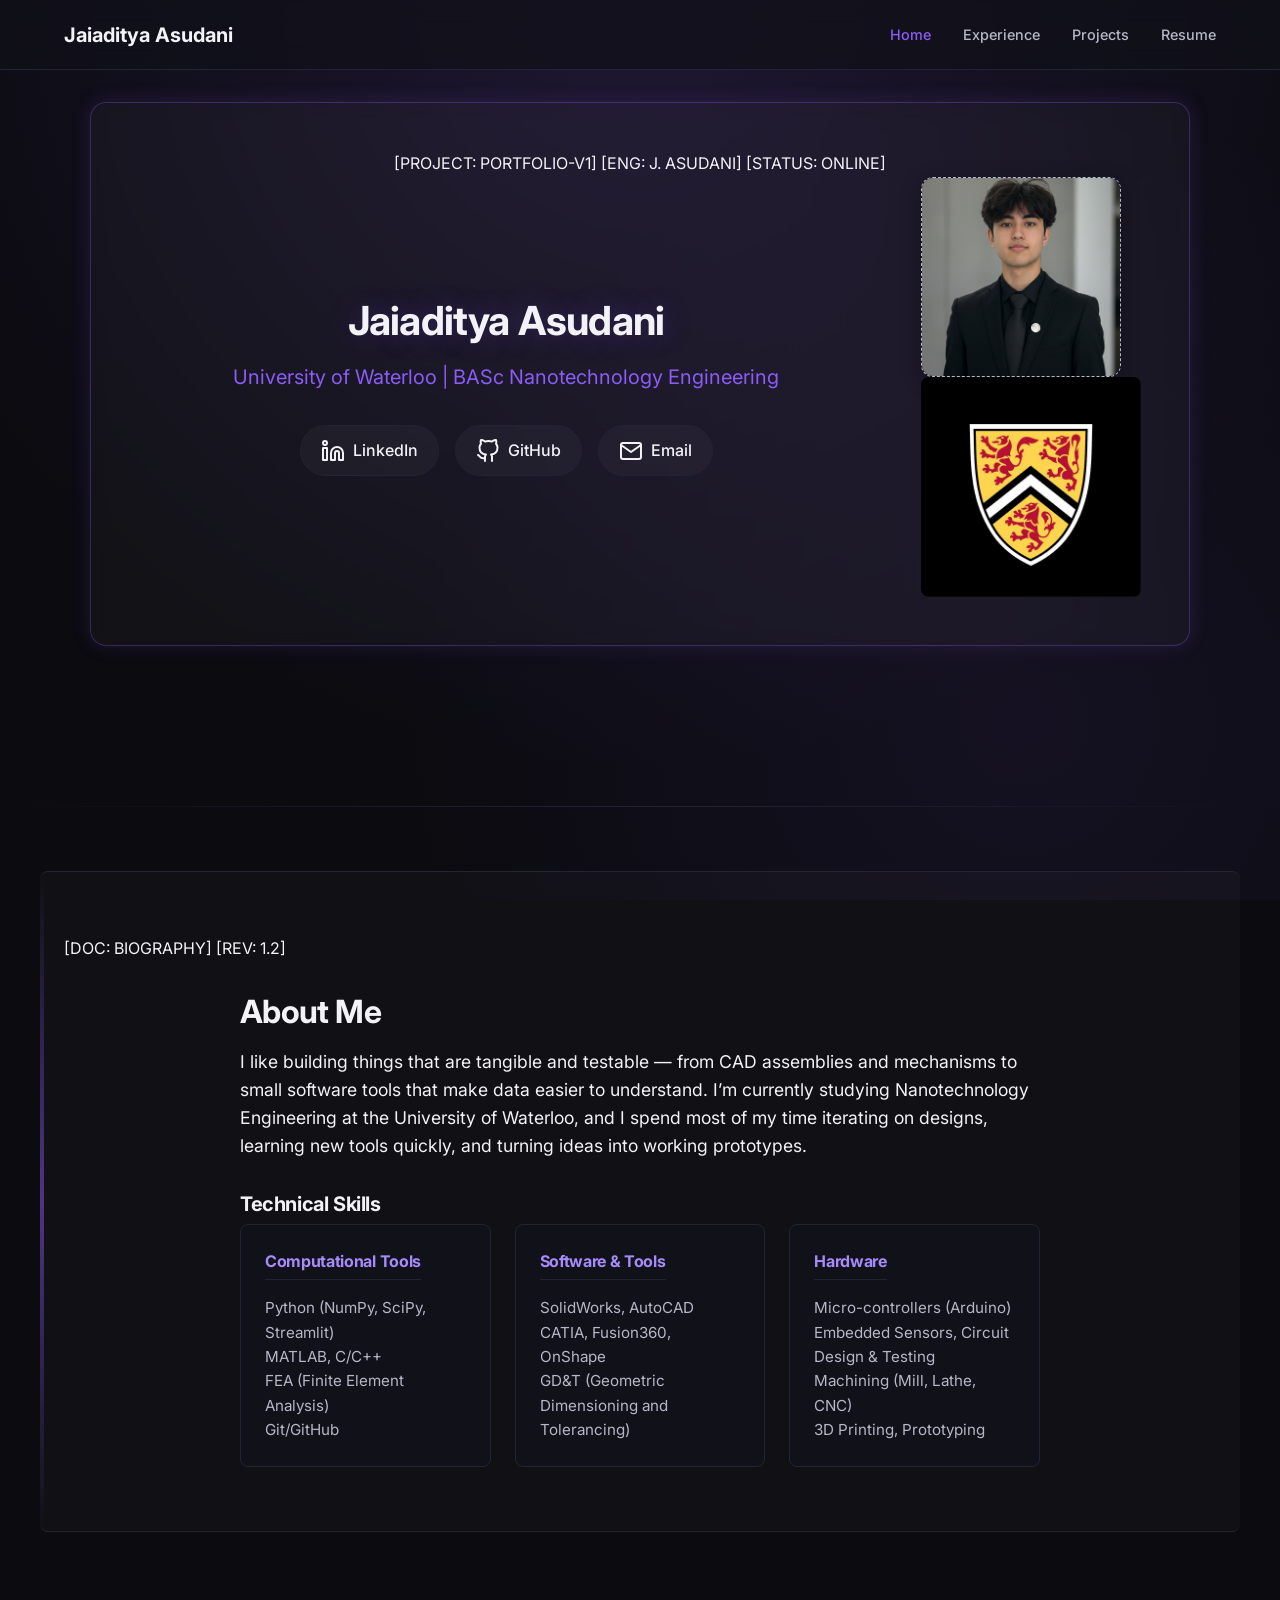
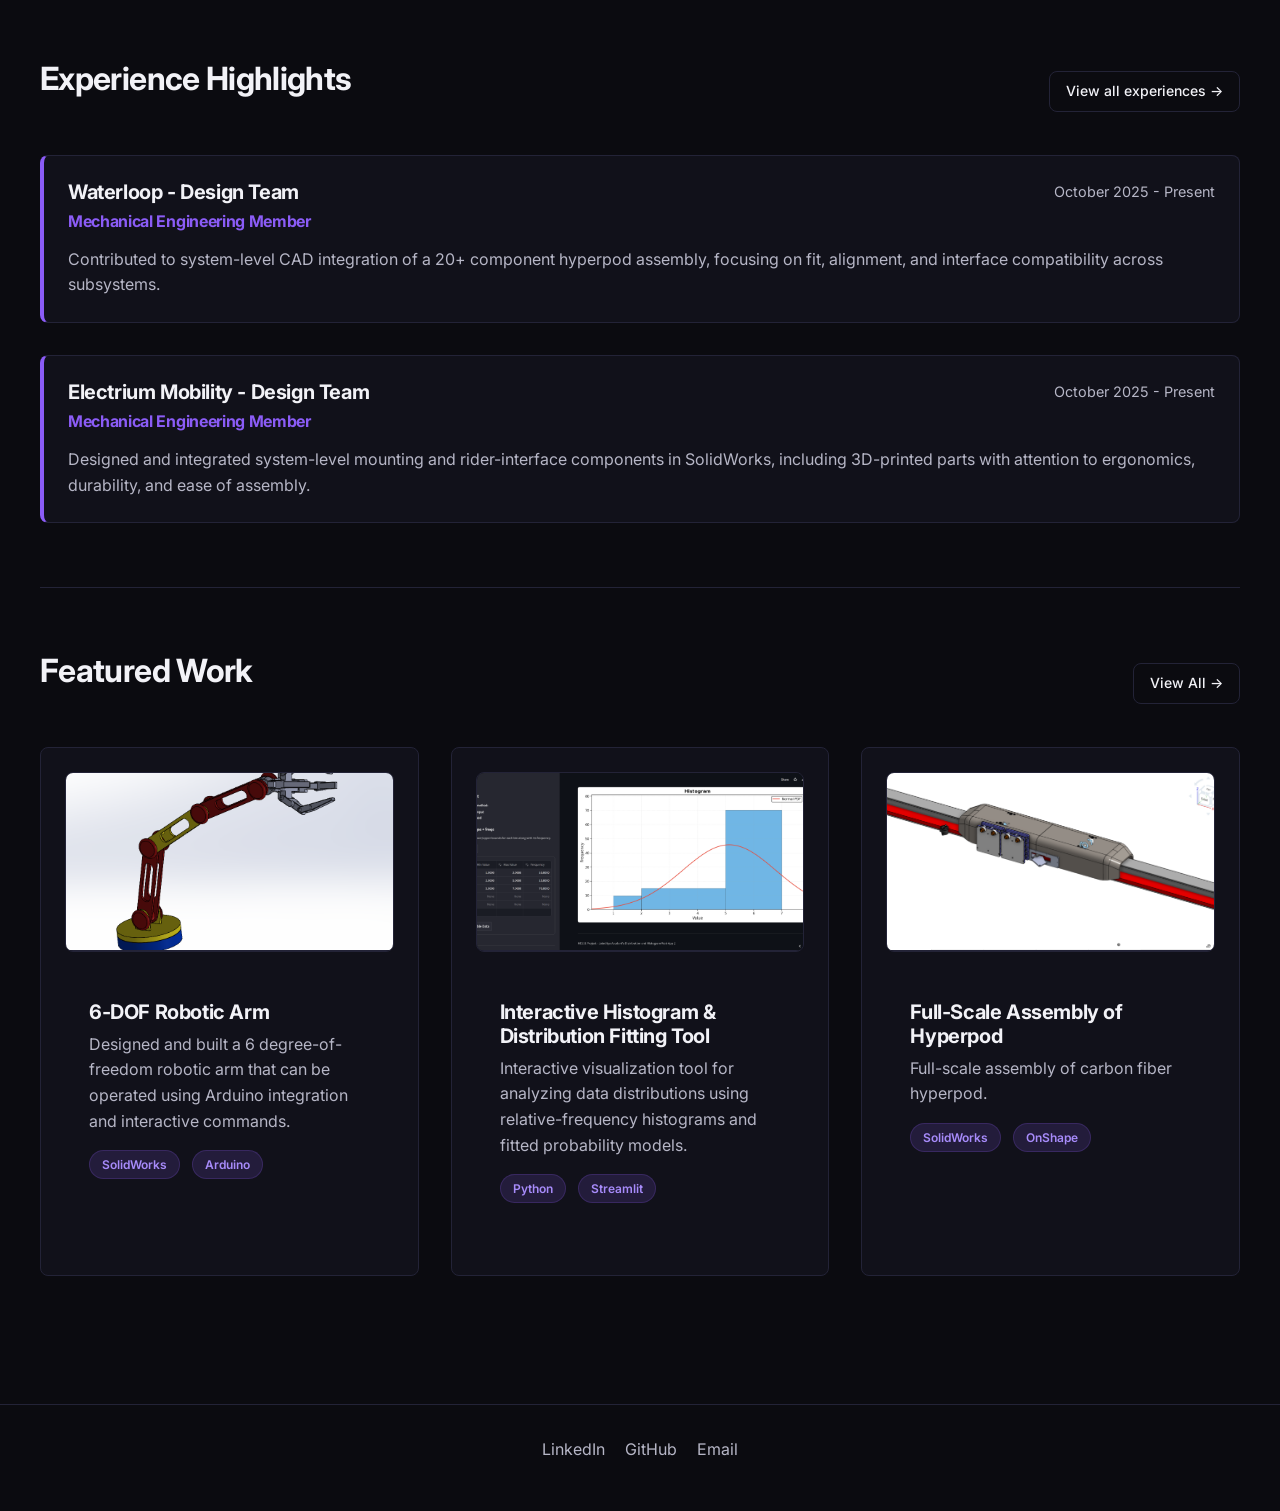
==== commit b7816da8: "Add files via upload" ====
--- a/index.html
+++ b/index.html
@@ -37,6 +37,8 @@
 </head>
 
 <body>
+    <!-- Spotlight Background -->
+    <div class="spotlight-bg"></div>
 
     <!-- Navigation -->
     <nav class="navbar">
@@ -57,6 +59,11 @@
         <section class="hero container">
             <!-- Glass Card Wrapper -->
             <div class="hero-glass-card">
+                <div class="tech-header">
+                    <span>[PROJECT: PORTFOLIO-V1]</span>
+                    <span class="desktop-only">[ENG: J. ASUDANI]</span>
+                    <span>[STATUS: ONLINE]</span>
+                </div>
                 <div class="hero-content-wrapper">
                     <div class="hero-text">
                         <h1>Jaiaditya Asudani</h1>
@@ -102,20 +109,17 @@
                             </a>
                         </div>
                     </div>
-                    <div class="hero-image" style="position: relative; display: inline-block;">
+                    <div class="hero-image" style="position: relative;">
                         <!-- Photo placeholder container as requested -->
                         <div class="image-placeholder-fallback">
-                            <img src="assets/Linkedin-Headhsot-2.png" alt="Jaiaditya Asudani" class="profile-photo"
+                            <img src="assets/Linkedin Headhsot 2.png" alt="Jaiaditya Asudani" class="profile-photo"
                                 onerror="this.style.display='none';">
                         </div>
 
                         <!-- UW Badge Overlay -->
-                        <div style="position: absolute; bottom: -15px; left: -15px; width: 80px; height: 80px; 
-                                    background: rgba(20, 20, 30, 0.9); border: 1px solid var(--border-glow); 
-                                    border-radius: 12px; padding: 4px; box-shadow: 0 4px 15px rgba(0,0,0,0.3);
-                                    display: flex; align-items: center; justify-content: center; z-index: 10;">
+                        <div class="waterloo-crest">
                             <img src="assets/projects/uw.jpg" alt="University of Waterloo"
-                                style="width: 100%; height: 100%; object-fit: cover; border-radius: 8px; opacity: 0.9;">
+                                style="width: 100%; height: 100%; object-fit: cover; border-radius: 8px; opacity: 1.0;">
                         </div>
                     </div>
                 </div>
@@ -128,15 +132,17 @@
         <!-- About Section (Surface) -->
         <section class="section-surface container"
             style="padding: 4rem 1.5rem; margin-bottom: 4rem; border-radius: var(--radius);">
+            <div class="tech-header" style="margin-bottom: 2rem;">
+                <span>[DOC: BIOGRAPHY]</span>
+                <span>[REV: 1.2]</span>
+            </div>
             <div style="max-width: 800px; margin: 0 auto;">
                 <h2 style="margin-bottom: 1rem;">About Me</h2>
                 <p style="margin-bottom: 2rem; font-size: 1.1rem; color: var(--text-main);">
                     I like building things that are tangible and testable — from CAD assemblies and mechanisms to small
                     software tools that make data easier to understand. I’m currently studying Nanotechnology
                     Engineering at the University of Waterloo, and I spend most of my time iterating on designs,
-                    learning new tools quickly, and turning ideas into working prototypes.I am interested in positions centered 
-                    on mechanical and electrical engineering applications and am currently pursuing co-op opportunities 
-                    for Summer 2026. Feel free to reach out to discuss potential opportunities.
+                    learning new tools quickly, and turning ideas into working prototypes.
                 </p>
 
                 <h3>Technical Skills</h3>
@@ -145,10 +151,10 @@
                         <h4 style="font-size: 1rem; margin-bottom: 0.5rem;">Computational Tools
                         </h4>
                         <ul style="color: var(--text-secondary); font-size: 0.95rem;">
-                            <li>Python, C++</li>
-                            <li>MATLAB</li>
-                            <li>MS Office</li>
-                            <li>NumPy, SciPy, Streamlit</li>
+                            <li>Python (NumPy, SciPy, Streamlit)</li>
+                            <li>MATLAB, C/C++</li>
+                            <li>FEA (Finite Element Analysis)</li>
+                            <li>Git/GitHub</li>
                         </ul>
                     </div>
                     <div class="skill-card">
@@ -156,18 +162,17 @@
                         </h4>
                         <ul style="color: var(--text-secondary); font-size: 0.95rem;">
                             <li>SolidWorks, AutoCAD</li>
-                            <li>Fusion360</li>
-                            <li>OnShape</li>
-                            <li>CATIA</li>
+                            <li>CATIA, Fusion360, OnShape</li>
+                            <li>GD&T (Geometric Dimensioning and Tolerancing)</li>
                         </ul>
                     </div>
                     <div class="skill-card">
                         <h4 style="font-size: 1rem; margin-bottom: 0.5rem;">Hardware</h4>
                         <ul style="color: var(--text-secondary); font-size: 0.95rem;">
-                            <li>Arduino</li>
-                            <li>3D Modelling</li>
-                            <li>Soldering & Circuit Testing</li>
-                            <li>3D Printing</li>
+                            <li>Micro-controllers (Arduino)</li>
+                            <li>Embedded Sensors, Circuit Design & Testing</li>
+                            <li>Machining (Mill, Lathe, CNC)</li>
+                            <li>3D Printing, Prototyping</li>
                         </ul>
                     </div>
                 </div>
@@ -280,14 +285,13 @@
                 <a href="mailto:jaiaditya2508@gmail.com"
                     style="margin: 0 0.5rem; color: var(--text-secondary);">Email</a>
             </div>
-
         </div>
     </footer>
+
+
 
     <!-- Relative Path to JS -->
     <script src="assets/main.js"></script>
 </body>
 
-
-</html>
-
+</html>
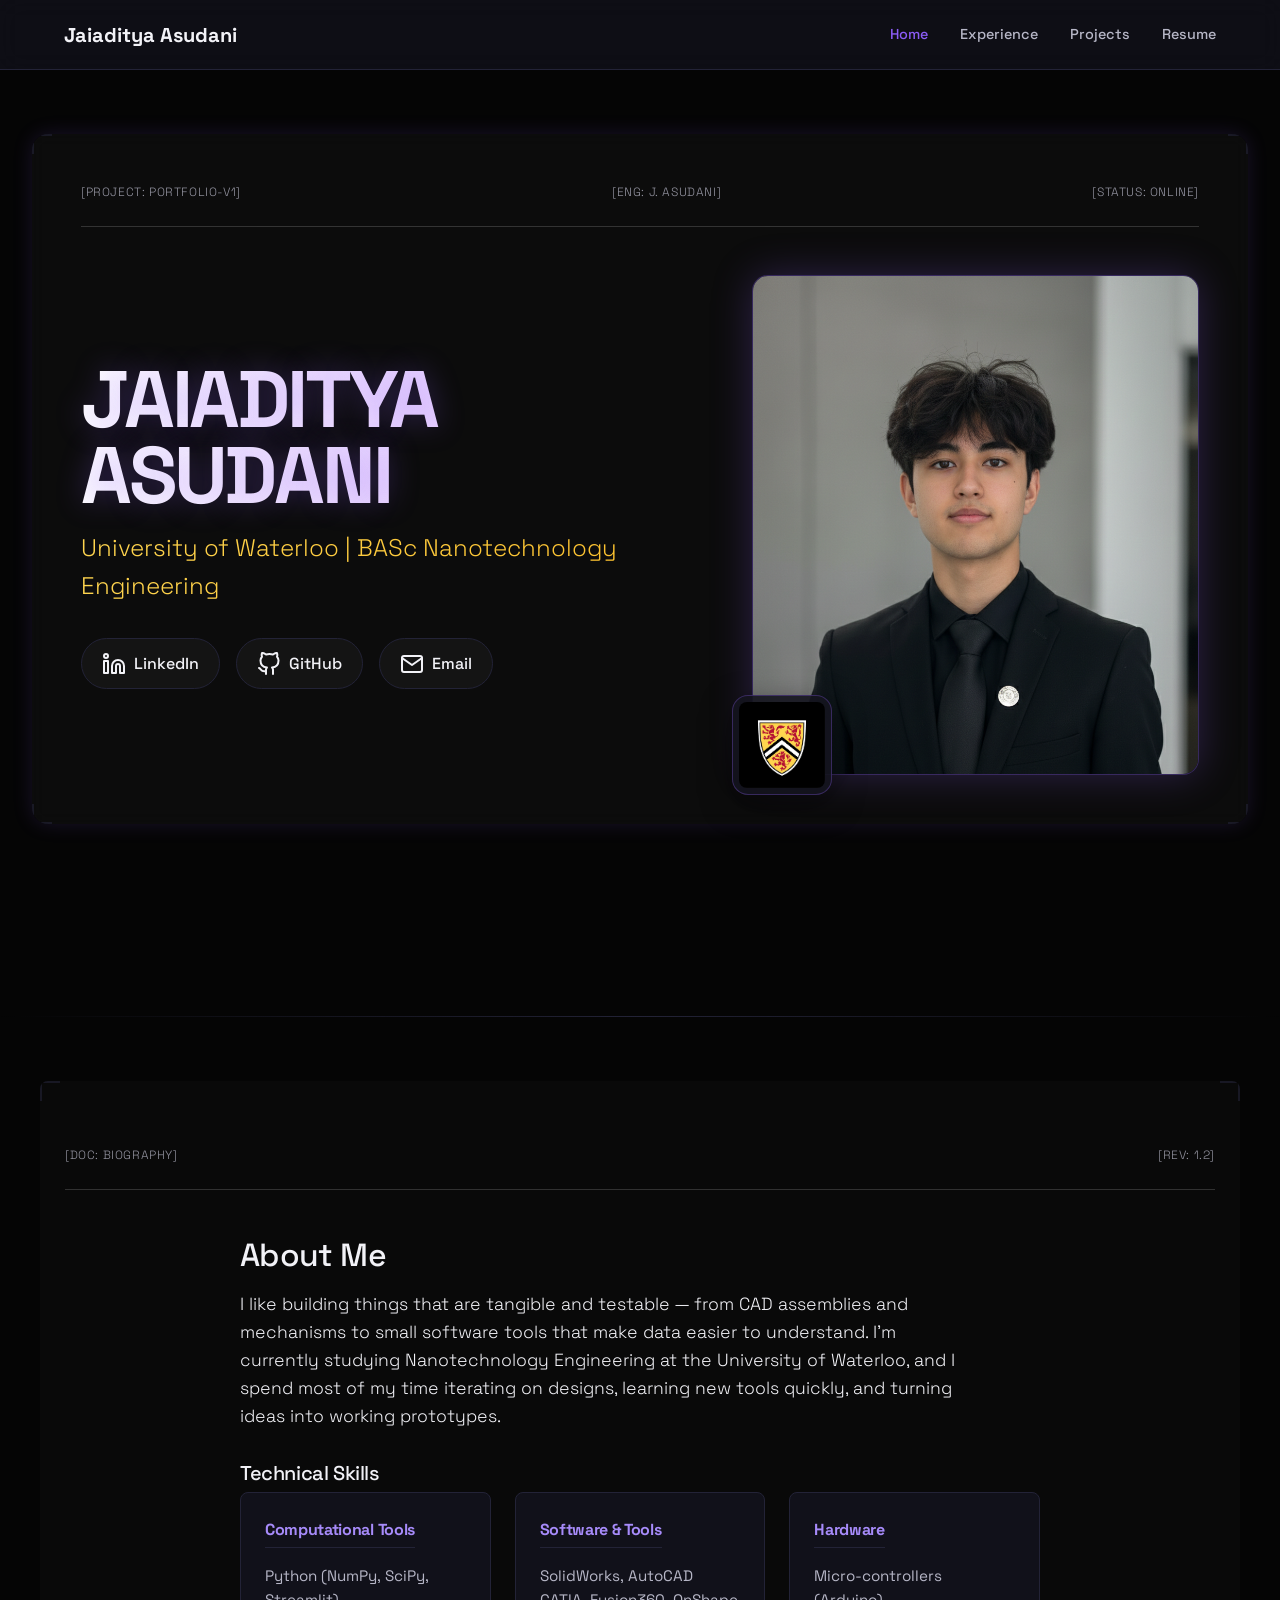
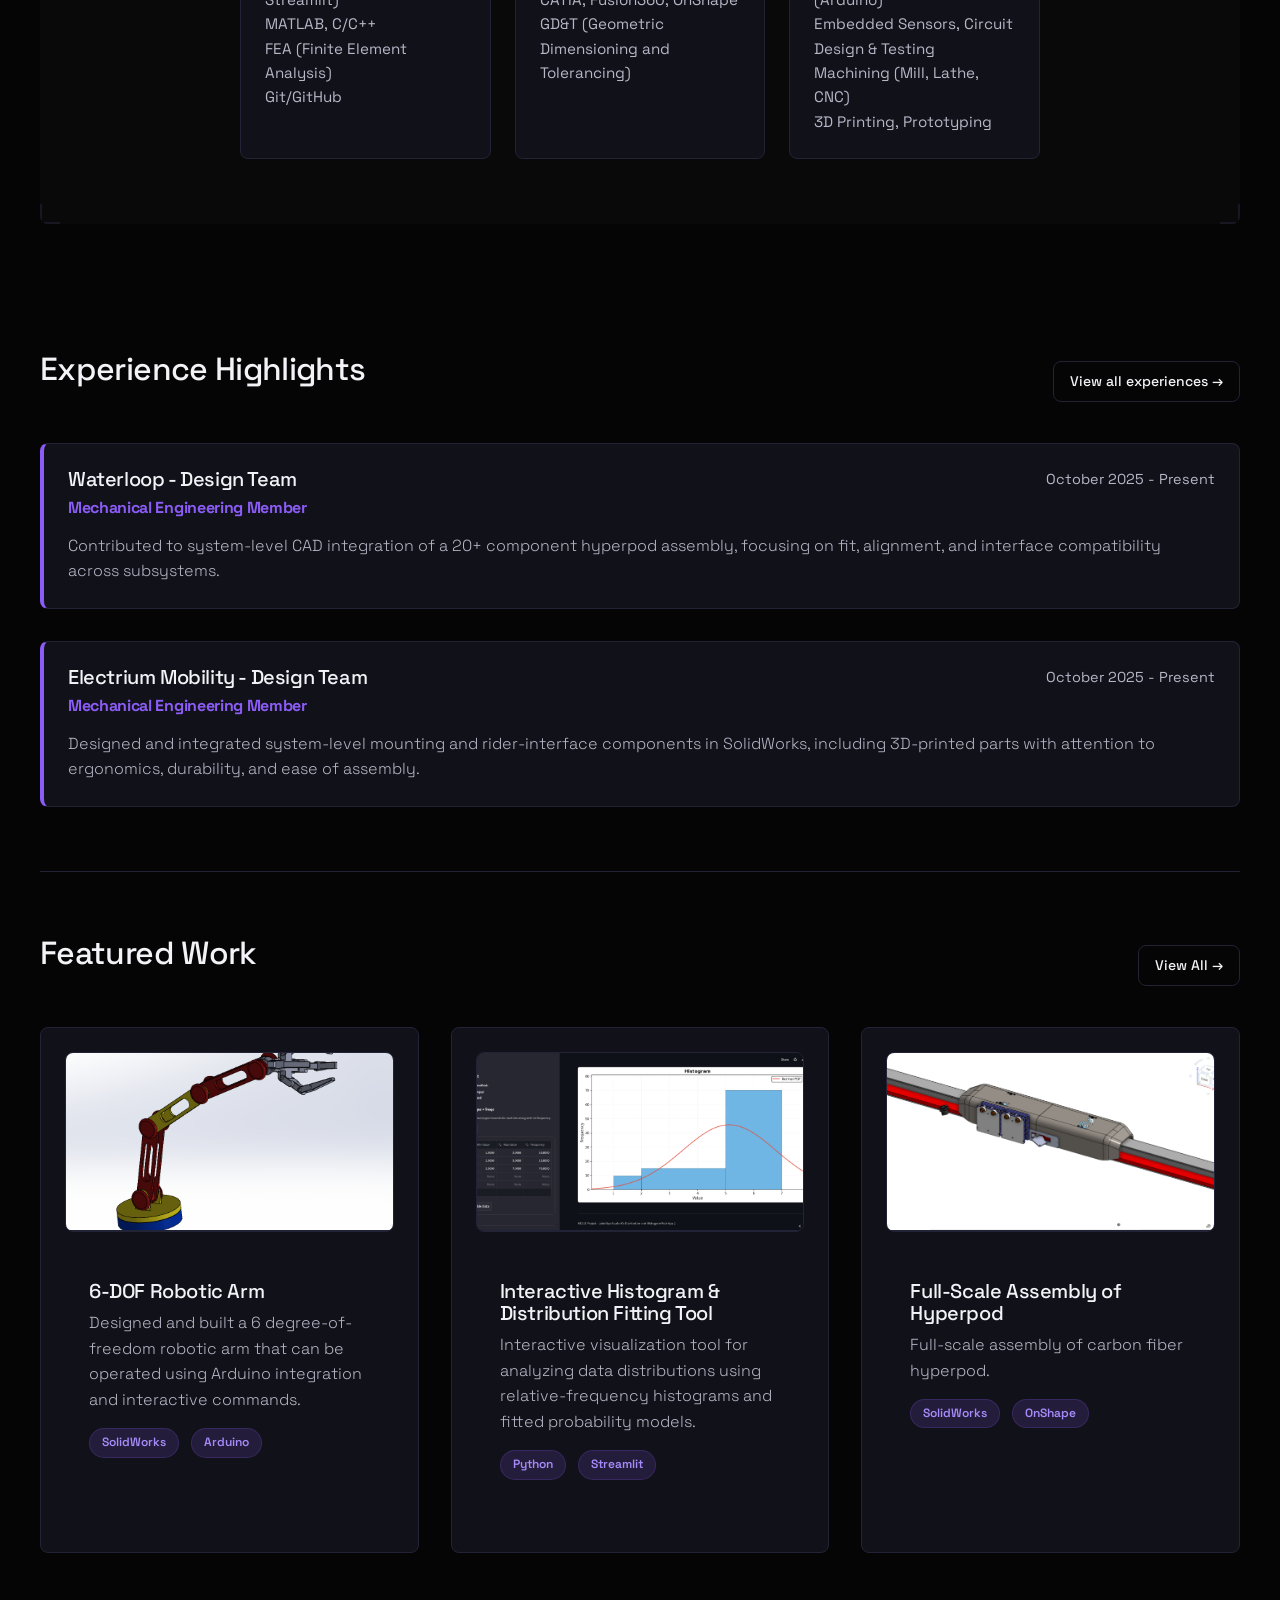
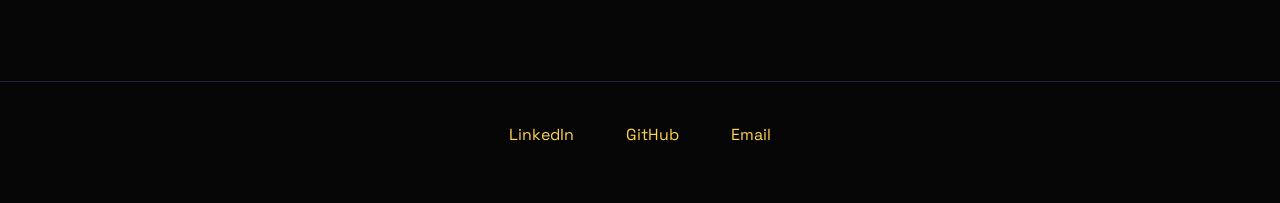
==== commit 67b945c4: "Update index.html" ====
--- a/index.html
+++ b/index.html
@@ -112,7 +112,7 @@
                     <div class="hero-image" style="position: relative;">
                         <!-- Photo placeholder container as requested -->
                         <div class="image-placeholder-fallback">
-                            <img src="assets/Linkedin Headhsot 2.png" alt="Jaiaditya Asudani" class="profile-photo"
+                            <img src="assets/Linkedin-Headhsot-2.png" alt="Jaiaditya Asudani" class="profile-photo"
                                 onerror="this.style.display='none';">
                         </div>
 
@@ -294,4 +294,5 @@
     <script src="assets/main.js"></script>
 </body>
 
-</html>+
+</html>
--- a/assets/styles.css
+++ b/assets/styles.css
@@ -1,5 +1,5 @@
 /* Professional Engineering Portfolio Theme */
-@import url('https://fonts.googleapis.com/css2?family=Inter:wght@300;400;500;600;700&display=swap');
+@import url('https://fonts.googleapis.com/css2?family=Inter:wght@300;400;500;600;700&family=JetBrains+Mono:wght@400;500&family=Space+Grotesk:wght@300;500;700&display=swap');
 
 :root {
     /* Colors - Black/Purple Theme */
@@ -32,7 +32,17 @@
     --shadow-sm: 0 1px 2px 0 rgb(0 0 0 / 0.3);
     --shadow-md: 0 4px 6px -1px rgb(0 0 0 / 0.5);
 
-    font-family: 'Inter', system-ui, -apple-system, sans-serif;
+    /* Mouse Tracking */
+    --mouse-x: 50%;
+    --mouse-y: 50%;
+
+    /* Mouse Tracking */
+    --mouse-x: 50%;
+    --mouse-y: 50%;
+
+    font-family: 'Space Grotesk', system-ui, -apple-system, sans-serif;
+    --font-mono: 'JetBrains Mono', monospace;
+    --font-display: 'Space Grotesk', sans-serif;
 }
 
 /* Reset */
@@ -44,14 +54,45 @@
 
 body {
     background-color: var(--bg-body);
-    background-image:
-        var(--bg-gradient),
-        radial-gradient(circle at 80% 80%, rgba(139, 92, 246, 0.08) 0%, transparent 50%);
-    background-attachment: fixed;
+    /* Replaced static gradient with spotlight logic */
+    background-color: #050505;
     color: var(--text-main);
     line-height: 1.6;
     min-height: 100vh;
-}
+    overflow-x: hidden;
+}
+
+/* Ghost PCB Background Layer */
+.spotlight-bg {
+    position: fixed;
+    inset: 0;
+    pointer-events: none;
+    z-index: -1;
+    background-image: url('pcb.svg');
+    background-size: 300px 300px;
+    /* Large scale for "system bus" feel */
+    background-position: center;
+    opacity: 0.04;
+    /* Ghost opacity - Reduced */
+
+    /* Vignette Mask - Fade out in center, visible at edges */
+    /* Wait, checking intent: "fade out in the center... only visible on far edges" */
+    /* So center is transparent (masked out), edges are white (visible) */
+    mask-image: radial-gradient(circle at center, transparent 40%, black 100%);
+    -webkit-mask-image: radial-gradient(circle at center, transparent 40%, black 100%);
+}
+
+/* Base Spotlight Glow (Ambient) - REMOVED per user request
+body::before {
+    content: '';
+    position: fixed;
+    inset: 0;
+    z-index: -2;
+    background: radial-gradient(800px circle at var(--mouse-x) var(--mouse-y),
+            rgba(139, 92, 246, 0.15),
+            transparent 40%);
+    pointer-events: none;
+} */
 
 a {
     text-decoration: none;
@@ -66,6 +107,12 @@
 
 ul {
     list-style: none;
+}
+
+/* Constrained Paragraph Width for Readability */
+.section-surface p {
+    max-width: 65ch;
+    /* Approx 60-70 characters */
 }
 
 /* Typography */
@@ -73,30 +120,112 @@
 h2,
 h3,
 h4 {
+    font-family: var(--font-display);
     font-weight: 700;
-    line-height: 1.2;
+    line-height: 1.1;
     letter-spacing: -0.02em;
 }
 
 h1 {
-    font-size: 2.5rem;
+    font-size: clamp(3rem, 5vw + 1rem, 6rem);
+    /* significantly larger, responsive */
+    font-weight: 700;
     margin-bottom: 1rem;
+    letter-spacing: -0.04em;
+    text-transform: uppercase;
+    background: linear-gradient(to right, #ffffff, #d8b4fe);
+    /* White to Light Purple */
+    -webkit-background-clip: text;
+    -webkit-text-fill-color: transparent;
+    background-clip: text;
+    line-height: 0.95;
+    /* tighter line height for logo feel */
 }
 
 h2 {
     font-size: 2rem;
     margin-bottom: 1.5rem;
     color: var(--text-main);
+    font-weight: 500;
 }
 
 h3 {
     font-size: 1.25rem;
     margin-bottom: 0.5rem;
+    font-weight: 500;
 }
 
 p {
     margin-bottom: 1rem;
     color: var(--text-secondary);
+    font-family: 'Space Grotesk', sans-serif;
+    /* Ensuring consistency as requested */
+    font-weight: 300;
+}
+
+/* Final UI Polish Overrides */
+.tech-header {
+    border-bottom: 1px solid rgba(255, 255, 255, 0.2) !important;
+    /* Explicit solid line as requested */
+    font-family: 'Space Grotesk', sans-serif !important;
+    font-weight: 300 !important;
+    padding-bottom: 1.5rem !important;
+    margin-bottom: 3rem !important;
+    opacity: 0.8 !important;
+    transition: border-color 0.3s ease, opacity 0.3s ease;
+    /* Smooth transition */
+}
+
+/* Header Hover Fix */
+.hero-glass-card:hover .tech-header {
+    border-bottom-color: rgba(255, 255, 255, 0.8) !important;
+    /* Brighten line on hover */
+    opacity: 1 !important;
+}
+
+.tech-header span {
+    font-family: inherit !important;
+}
+
+/* University of Waterloo Gold Gradient */
+.hero-tagline {
+    /* Original Purple: color: var(--primary); */
+    background: linear-gradient(to right, #FFD54F, #FBC02D);
+    -webkit-background-clip: text;
+    -webkit-text-fill-color: transparent;
+    font-weight: 500;
+}
+
+/* Ensure buttons are properly sized/positioned */
+.social-buttons-container {
+    margin-top: 2.5rem;
+}
+
+.social-btn {
+    padding: 0.85rem 1.5rem;
+    font-size: 1rem;
+}
+
+/* Footer Social Links Interactive Styles */
+footer a {
+    color: #FFD54F !important;
+    /* Waterloo Gold */
+    display: inline-block;
+    transition: all 0.3s ease;
+    text-decoration: none;
+    font-weight: 400;
+    position: relative;
+    padding: 0.5rem 1rem;
+    /* Hit area padding */
+}
+
+footer a:hover {
+    transform: translateY(-5px);
+    font-weight: 600;
+    text-shadow: 0 0 10px rgba(255, 213, 79, 0.6);
+    /* Soft yellow glow */
+    color: #FFF !important;
+    /* Brighten text on hover */
 }
 
 /* Components */
@@ -152,7 +281,34 @@
     border-radius: var(--radius);
     padding: 1.5rem;
     transition: transform 0.2s, box-shadow 0.2s;
-}
+    position: relative;
+    /* Card Border Glow */
+}
+
+/* Dynamic Border Glow - REMOVED per user request
+.card::before,
+.hero-glass-card::before,
+.experience-card::before,
+.project-card-image::before {
+    content: "";
+    position: absolute;
+    inset: -1px;
+    z-index: -1;
+    border-radius: inherit;
+    background: radial-gradient(400px circle at var(--mouse-x) var(--mouse-y),
+            rgba(139, 92, 246, 0.4),
+            transparent 40%);
+    opacity: 0;
+    transition: opacity 0.5s;
+    pointer-events: none;
+}
+
+.card:hover::before,
+.hero-glass-card:hover::before,
+.experience-card:hover::before,
+.project-card-image:hover::before {
+    opacity: 1;
+} */
 
 .card:hover {
     transform: translateY(-2px);
@@ -231,22 +387,85 @@
 
 /* Hero */
 .hero {
-    padding: 2rem 0 4rem;
-    /* Reduced top padding */
-    text-align: center;
-    max-width: 1100px;
-    /* Increased max-width */
+    padding: 4rem 0 6rem;
+    /* Increased vertical padding */
     margin: 0 auto;
-    display: flex;
-    flex-direction: column;
-    justify-content: center;
     position: relative;
     z-index: 1;
+    max-width: 1400px;
+    /* Wide layout */
+    width: 95%;
+    /* Ensure mobile padding */
+}
+
+/* Hero Content Wrapper for Flex Layout */
+.hero-content-wrapper {
+    display: flex;
+    justify-content: space-between;
+    align-items: center;
+    width: 100%;
+    gap: 2rem;
+    text-align: left;
+}
+
+.hero-text {
+    flex: 1;
+    min-width: 0;
+    padding-right: 2rem;
+    /* Add some spacing so text doesn't touch image */
+}
+
+.hero-image {
+    flex: 1.2;
+    /* Explicitly larger than text */
+    width: auto;
+    /* Let flex dictate */
+    max-width: none !important;
+    /* Force override */
+    min-width: 400px;
+    /* Ensure minimum size */
+    display: block;
+    position: relative;
+}
+
+.image-placeholder-fallback {
+    width: 100%;
+    height: auto;
+    overflow: hidden;
+    border-radius: var(--radius-lg);
+}
+
+.profile-photo {
+    width: 100%;
+    height: auto;
+    object-fit: cover;
+    display: block;
 }
 
 .hero-tagline {
-    font-size: 1.25rem;
+    font-size: 1.5rem;
+    /* Slightly larger tagline */
     margin-bottom: 2rem;
+    font-weight: 300;
+}
+
+@media (max-width: 900px) {
+    .hero-content-wrapper {
+        flex-direction: column-reverse;
+        text-align: center;
+        gap: 3rem;
+    }
+
+    .hero-image {
+        max-width: 100%;
+        width: 100%;
+        flex: 1;
+    }
+
+    h1 {
+        font-size: 3.5rem;
+        /* Smaller on mobile but still big */
+    }
 }
 
 /* Metrics Styles Removed */
@@ -380,10 +599,12 @@
 
 /* Social Icons */
 /* Social Buttons (Text + Icon) */
+/* Social Buttons (Text + Icon) */
 .social-buttons-container {
     display: flex;
     gap: 1rem;
-    justify-content: center;
+    justify-content: flex-start;
+    /* Aligned left for desktop */
     margin-top: 1.5rem;
     flex-wrap: wrap;
 }
@@ -391,13 +612,103 @@
 /* Component Polish Classes */
 .hero-glass-card {
     background: var(--surface-glass);
-    border: 1px solid var(--border-glow);
+    /* Removed solid border for Spec Sheet bracket style */
+    border: 1px solid transparent;
     border-radius: var(--radius-lg);
     padding: 3rem;
     box-shadow: var(--shadow-glow);
     backdrop-filter: blur(8px);
     -webkit-backdrop-filter: blur(8px);
     margin-bottom: 2rem;
+    position: relative;
+    transition: transform 0.4s cubic-bezier(0.175, 0.885, 0.32, 1.275), box-shadow 0.4s ease;
+}
+
+/* Lift & Activate Effect */
+.hero-glass-card:hover {
+    transform: translateY(-5px);
+    /* Reduced lift */
+    box-shadow: 0 20px 40px -10px rgba(139, 92, 246, 0.3);
+}
+
+/* Bracket Borders using ::after */
+.hero-glass-card::after,
+.section-surface::after {
+    content: '';
+    position: absolute;
+    inset: -1px;
+    border-radius: inherit;
+    pointer-events: none;
+    z-index: 1;
+
+    /* Corner Brackets Gradient Definition */
+    background:
+        linear-gradient(to right, currentColor 2px, transparent 2px) 0 0,
+        linear-gradient(to bottom, currentColor 2px, transparent 2px) 0 0,
+        linear-gradient(to left, currentColor 2px, transparent 2px) 100% 0,
+        linear-gradient(to bottom, currentColor 2px, transparent 2px) 100% 0,
+        linear-gradient(to right, currentColor 2px, transparent 2px) 0 100%,
+        linear-gradient(to top, currentColor 2px, transparent 2px) 0 100%,
+        linear-gradient(to left, currentColor 2px, transparent 2px) 100% 100%,
+        linear-gradient(to top, currentColor 2px, transparent 2px) 100% 100%;
+
+    background-repeat: no-repeat;
+    background-size: 20px 20px;
+
+    /* Default State: Grey/Dimmed */
+    color: var(--border);
+    opacity: 0.6;
+    transition: color 0.4s ease, opacity 0.4s ease;
+}
+
+.hero-glass-card:hover::after,
+.section-surface:hover::after {
+    color: var(--primary);
+    /* Glow Color */
+    opacity: 1;
+    filter: drop-shadow(0 0 2px var(--primary));
+}
+
+/* Technical Header Styles */
+.tech-header {
+    display: flex;
+    justify-content: space-between;
+    font-family: var(--font-mono);
+    /* New Monospace Font */
+    font-size: 0.75rem;
+    color: var(--text-secondary);
+    opacity: 0.3;
+    /* Dimmed by default */
+    margin-bottom: 1.5rem;
+    letter-spacing: 0.05em;
+    border-bottom: 1px dashed var(--border);
+    padding-bottom: 0.5rem;
+    transition: color 0.4s ease, opacity 0.4s ease, border-color 0.4s ease;
+}
+
+.hero-glass-card:hover .tech-header,
+.section-surface:hover .tech-header {
+    color: var(--primary);
+    /* Glow Color */
+    opacity: 1;
+    border-color: var(--primary);
+}
+
+.hero-glass-card:hover .tech-header,
+.section-surface:hover .tech-header {
+    color: var(--primary-hover);
+    opacity: 1;
+    border-color: var(--primary);
+}
+
+.tech-header span {
+    display: inline-block;
+}
+
+@media (max-width: 600px) {
+    .desktop-only {
+        display: none !important;
+    }
 }
 
 .hero h1 {
@@ -406,27 +717,40 @@
 
 .image-placeholder-fallback {
     /* Enhanced Photo Placeholder */
-    box-shadow: 0 0 30px rgba(139, 92, 246, 0.2);
-    border: 1px solid var(--border-glow);
+    box-shadow: 0 0 40px rgba(139, 92, 246, 0.25);
+    border: 1px solid rgba(139, 92, 246, 0.3);
     background: radial-gradient(circle at center, rgba(139, 92, 246, 0.1), transparent);
+    border-radius: var(--radius-lg);
+    overflow: hidden;
+    width: 100%;
+}
+
+.profile-photo {
+    width: 100%;
+    height: auto;
+    display: block;
+    aspect-ratio: 3/4;
+    /* Ensure nice portrait ratio */
+    object-fit: cover;
 }
 
 .section-surface {
     background: rgba(255, 255, 255, 0.02);
-    border-top: 1px solid var(--border);
-    border-bottom: 1px solid var(--border);
+    /* Removed top/bottom border for bracket style - keeping transparent border for spacing */
+    border: 1px solid transparent;
     position: relative;
-}
-
+    transition: transform 0.4s cubic-bezier(0.175, 0.885, 0.32, 1.275), box-shadow 0.4s ease;
+}
+
+.section-surface:hover {
+    transform: translateY(-8px);
+    box-shadow: 0 20px 40px -10px rgba(0, 0, 0, 0.5);
+    background: rgba(255, 255, 255, 0.03);
+}
+
+/* Remove the old side accent */
 .section-surface::before {
-    content: '';
-    position: absolute;
-    top: 0;
-    left: 0;
-    width: 4px;
-    height: 100%;
-    background: linear-gradient(to bottom, transparent, var(--primary), transparent);
-    opacity: 0.5;
+    display: none;
 }
 
 .skill-card {
@@ -659,7 +983,81 @@
 /* Mobile Stack */
 @media (max-width: 768px) {
 
-    .project-band-content,
+    /* System Status Footer */
+    .system-status-bar {
+        position: fixed;
+        bottom: 0;
+        left: 0;
+        width: 100%;
+        background: var(--bg-body);
+        border-top: 1px solid var(--border);
+        padding: 0.5rem 1rem;
+        display: flex;
+        justify-content: space-between;
+        font-family: var(--font-mono);
+        font-size: 0.7rem;
+        color: var(--text-secondary);
+        z-index: 1000;
+    }
+
+    .social-btn-icon {
+        display: inline-flex;
+        align-items: center;
+        justify-content: center;
+        width: 40px;
+        height: 40px;
+        border-radius: 50%;
+        background: rgba(255, 255, 255, 0.03);
+        border: 1px solid var(--border);
+        color: var(--text-secondary);
+        transition: all 0.2s;
+        margin-right: 0.75rem;
+    }
+
+    .social-btn-icon:hover {
+        background: var(--primary);
+        color: white;
+        border-color: var(--primary);
+        transform: translateY(-2px);
+    }
+
+    /* Mobile Stack for Hero */
+    @media (max-width: 900px) {
+        .hero-content-grid {
+            grid-template-columns: 1fr;
+            text-align: center;
+            gap: 2rem;
+        }
+
+        .hero-content-grid .hero-text-column {
+            order: 2;
+            /* Text below image on mobile usually looks better, or keep 1 for text top */
+            align-items: center;
+        }
+
+        .hero-content-grid .hero-image-column {
+            order: 1;
+        }
+
+        .hero-actions {
+            justify-content: center;
+        }
+
+        .social-buttons-container {
+            justify-content: center !important;
+        }
+    }
+
+    @media (max-width: 600px) {
+        .system-status-bar {
+            position: static;
+            /* Stack naturally on mobile */
+            flex-direction: column;
+            text-align: center;
+            gap: 0.5rem;
+        }
+    }
+
     .project-band:nth-child(even) .project-band-content {
         flex-direction: column;
         gap: 2rem;
@@ -671,31 +1069,63 @@
     }
 }
 
+
+/* Waterloo Crest Positioning */
+.waterloo-crest {
+    position: absolute;
+    bottom: -20px;
+    left: -20px;
+    width: 25%;
+    min-width: 80px;
+    max-width: 100px;
+    aspect-ratio: 1/1;
+    background: rgba(20, 20, 30, 0.9);
+    border: 1px solid var(--border-glow);
+    border-radius: 16px;
+    padding: 6px;
+    box-shadow: 0 10px 30px rgba(0, 0, 0, 0.5);
+    display: flex;
+    align-items: center;
+    justify-content: center;
+    z-index: 10;
+}
+
 /* Updated Hero Layout with Profile Photo */
 .hero-content-wrapper {
     display: flex;
     align-items: center;
     justify-content: space-between;
-    gap: 3rem;
+    gap: 4rem;
 }
 
 .hero-text {
     flex: 1;
+    min-width: 0;
 }
 
 .hero-image {
-    flex-shrink: 0;
-    width: 220px;
+    flex: 0 0 auto;
+    /* Stop growing indefinitely */
+    width: 40%;
+    max-width: 400px;
+    /* Fixed Cap */
+    position: relative;
+    display: flex;
+    justify-content: flex-end;
+    /* Align right */
 }
 
 .image-placeholder-fallback {
-    width: 200px;
-    height: 200px;
+    width: 100%;
+    height: 500px;
+    /* Fixed height frame for cropping */
     background-color: var(--bg-surface);
-    border: 1px dashed var(--text-secondary);
-    border-radius: 12px;
+    border: 1px solid rgba(139, 92, 246, 0.3);
+    /* Re-applied border */
+    border-radius: var(--radius-lg);
     position: relative;
-    box-shadow: 0 4px 20px rgba(0, 0, 0, 0.3);
+    box-shadow: 0 0 40px rgba(139, 92, 246, 0.25);
+    /* Re-applied glow */
     display: flex;
     align-items: center;
     justify-content: center;
@@ -706,20 +1136,7 @@
     width: 100%;
     height: 100%;
     object-fit: cover;
-}
-
-@media (max-width: 768px) {
-    .hero-content-wrapper {
-        flex-direction: column;
-        text-align: center;
-        gap: 2rem;
-    }
-
-    .hero-text {
-        text-align: center;
-    }
-
-    .social-buttons-container {
-        justify-content: center;
-    }
-}+    /* Fill the frame */
+    object-position: top center;
+    /* Crop from bottom (hide watermark) */
+}
